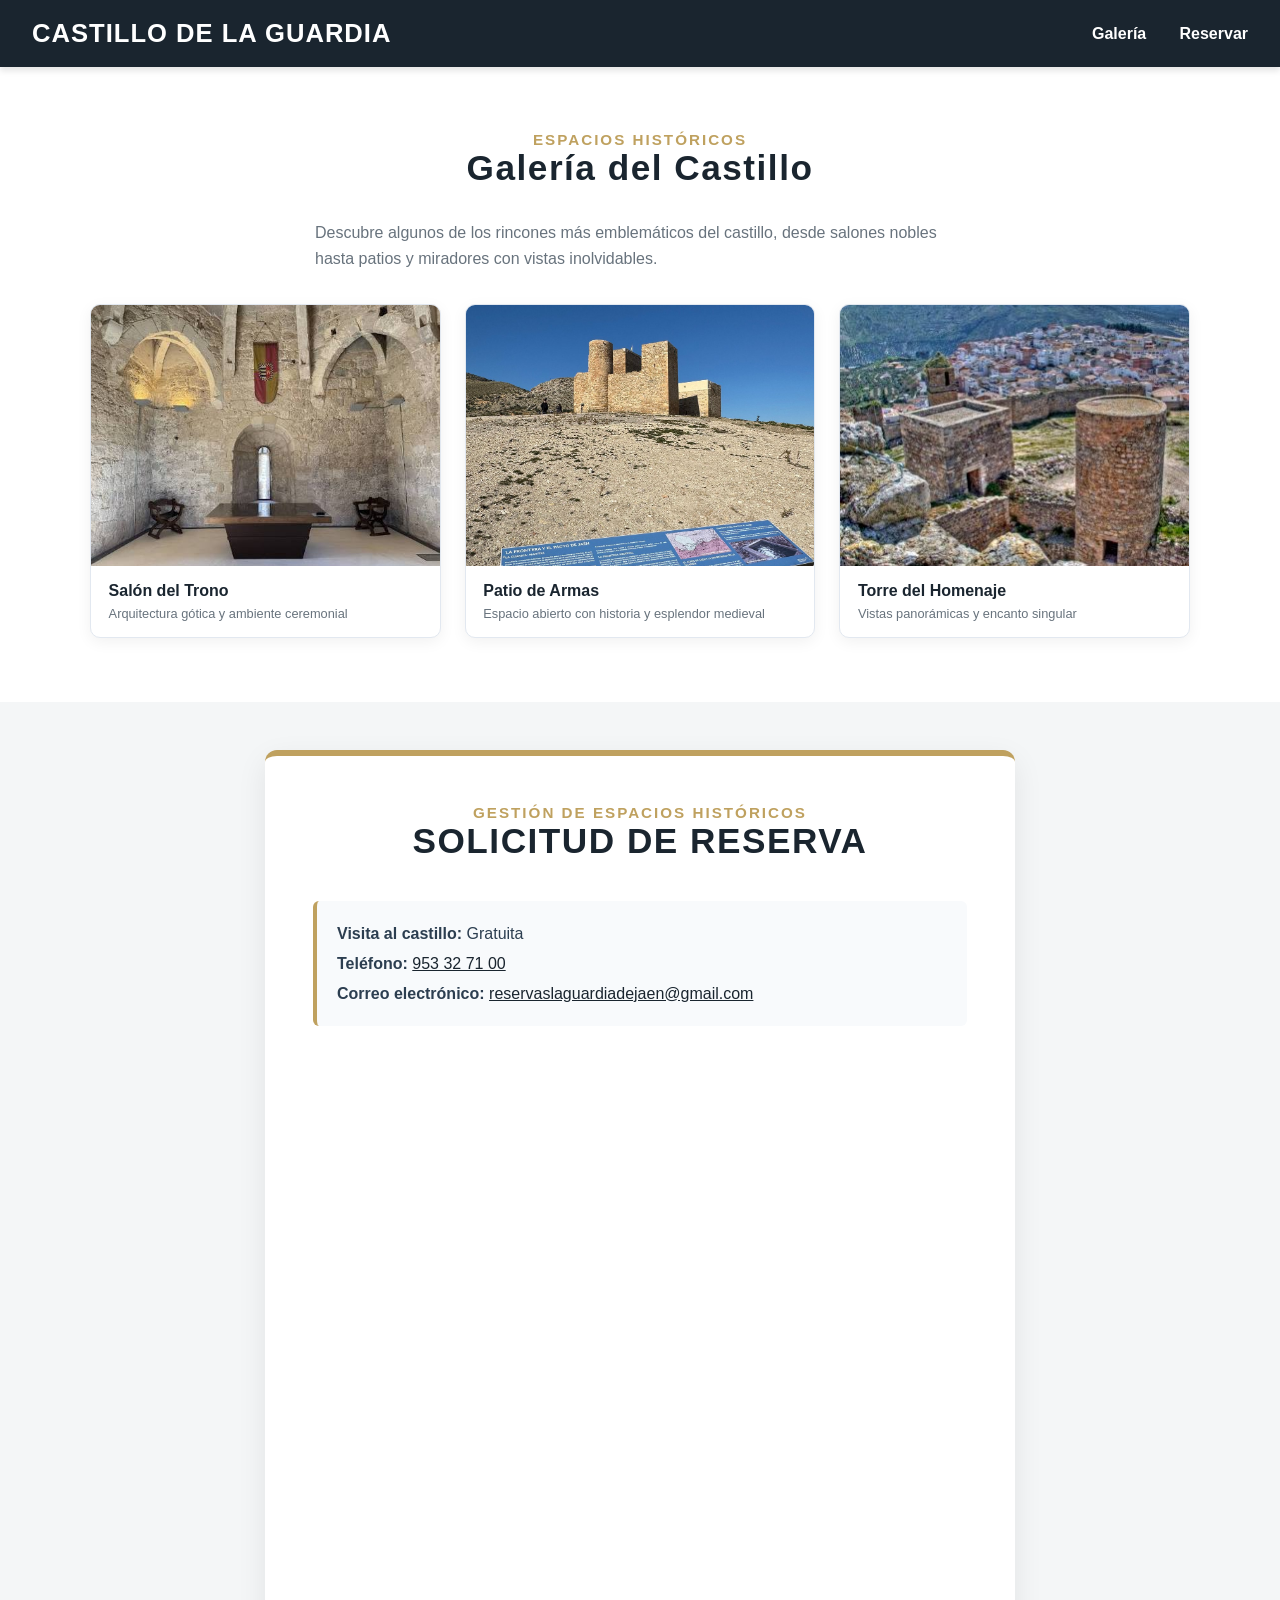
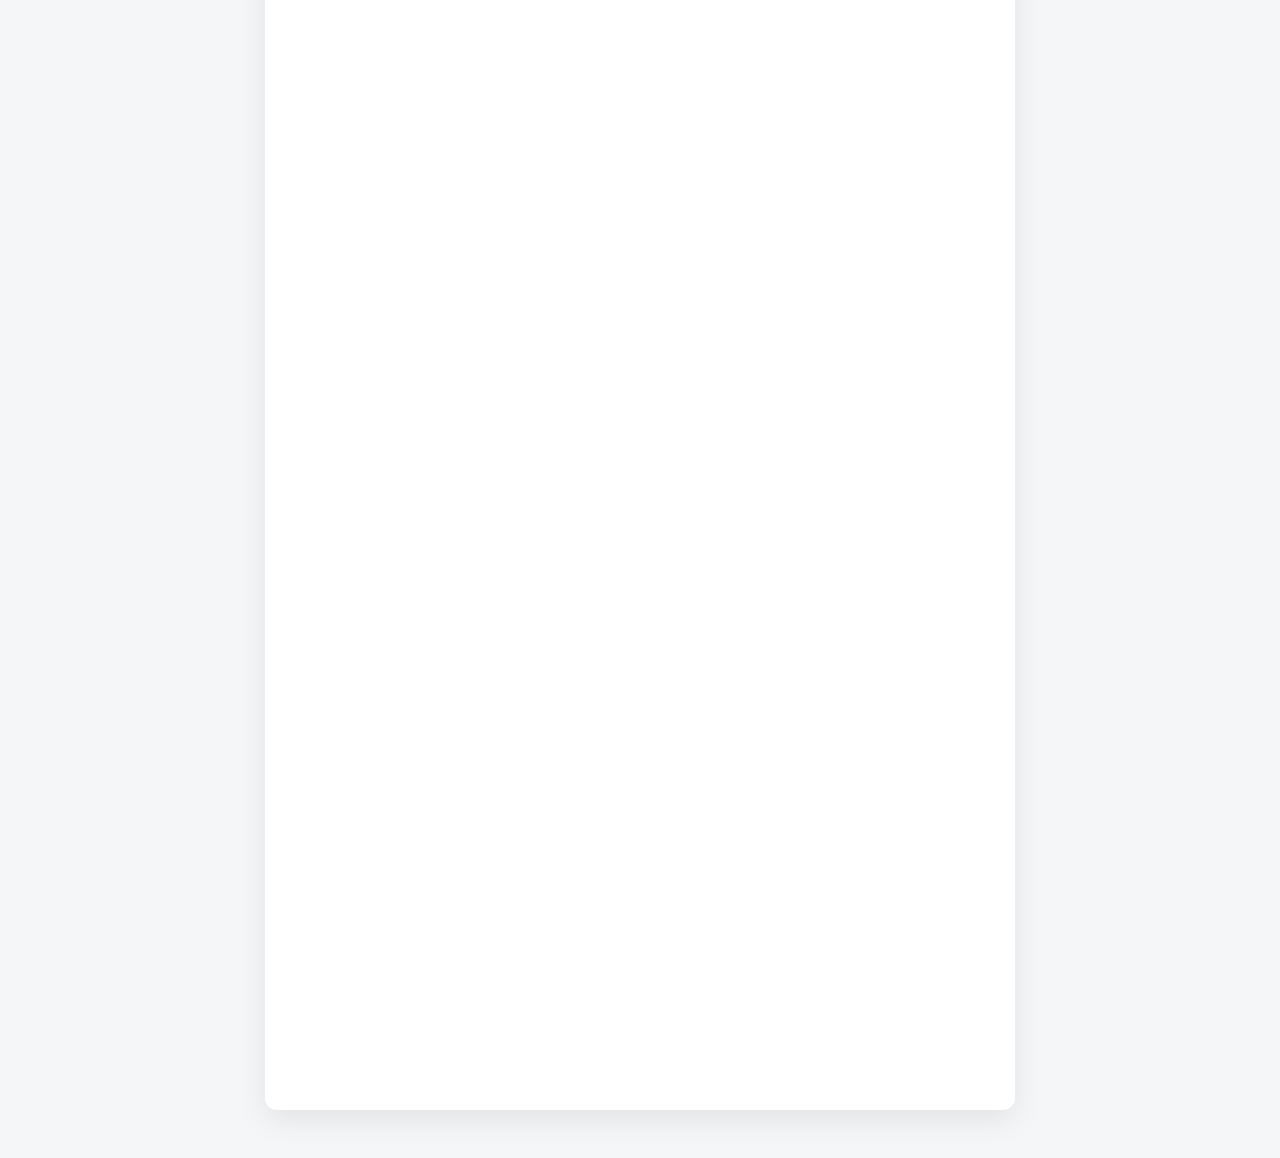
==== index.html @ b56acf0d "cambios en index y style" ====
<!DOCTYPE html>
<html lang="es">

<head>
    <meta charset="UTF-8">
    <meta name="viewport" content="width=device-width, initial-scale=1.0">
    <title>Castillo de la Guardia - Gestión de Espacios</title>
    <link rel="stylesheet" href="styles.css">

    <!-- <style>
        * {
            box-sizing: border-box;
        }

        html {
            scroll-behavior: smooth;
        }

        body {
            background-color: #f4f6f7;
            margin: 0;
            font-family: 'Segoe UI', Tahoma, Geneva, Verdana, sans-serif;
            color: #2c3e50;
        }

        header {
            background-color: #1a252f;
            color: white;
            padding: 1.2rem 2rem;
            display: flex;
            justify-content: space-between;
            align-items: center;
            box-shadow: 0 4px 6px rgba(0, 0, 0, 0.1);
            position: sticky;
            top: 0;
            z-index: 1000;
        }

        header h1 {
            margin: 0;
            font-size: 1.6rem;
            font-weight: 700;
            letter-spacing: 1px;
            color: #ffffff;
        }

        nav a {
            color: #ffffff;
            text-decoration: none;
            margin-right: 1.8rem;
            font-weight: 600;
            font-size: 1rem;
            transition: color 0.2s;
        }

        nav a:hover {
            color: #bfa15f;
        }

        nav a:last-child {
            margin-right: 0;
        }

        .seccion {
            min-height: 100vh;
            padding: 3rem 1.5rem;
            display: flex;
            align-items: center;
            justify-content: center;
        }

        .contenedor {
            max-width: 1100px;
            margin: 0 auto;
            width: 100%;
        }

        .tarjeta-principal {
            max-width: 750px;
            margin: 0 auto;
            background: #ffffff;
            padding: 3rem;
            border-radius: 12px;
            box-shadow: 0 10px 30px rgba(0, 0, 0, 0.08);
            border-top: 6px solid #bfa15f;
        }

        .titulo-seccion {
            text-align: center;
            margin-bottom: 2.5rem;
        }

        .titulo-seccion h2 {
            color: #1a252f;
            margin: 0 0 0.5rem 0;
            font-size: 2.2rem;
            font-weight: 800;
            letter-spacing: 1.5px;
        }

        .subtitulo {
            color: #bfa15f;
            font-weight: 700;
            margin: 0;
            text-transform: uppercase;
            font-size: 0.95rem;
            letter-spacing: 2px;
        }

        form {
            display: flex;
            flex-direction: column;
            gap: 1.5rem;
        }

        .grid-doble {
            display: grid;
            grid-template-columns: 1fr 1fr;
            gap: 1rem;
        }

        .campo {
            display: flex;
            flex-direction: column;
            gap: 0.5rem;
        }

        .campo label {
            font-weight: 700;
            color: #1a252f;
            font-size: 0.95rem;
        }

        .campo input,
        .campo select {
            padding: 0.8rem;
            border: 1px solid #e2e8f0;
            border-radius: 6px;
            font-size: 1rem;
            background-color: #f8fafc;
            color: #2c3e50;
            width: 100%;
        }

        .boton-principal {
            background-color: #1a252f;
            color: white;
            border: none;
            padding: 1rem;
            border-radius: 6px;
            cursor: pointer;
            font-weight: 700;
            font-size: 1.1rem;
            margin-top: 1rem;
            transition: background-color 0.2s;
            letter-spacing: 0.5px;
            width: 100%;
            text-align: center;
        }

        .boton-principal:hover {
            background-color: #bfa15f;
        }

        @media (max-width: 600px) {
            .grid-doble {
                grid-template-columns: 1fr;
            }
        }
    </style> -->
</head>

<body>
    <header>
        <h1>CASTILLO DE LA GUARDIA</h1>
        <nav aria-label="Navegación principal">
            <a href="#galeria">Galería</a>
            <a href="#reserva">Reservar</a>
        </nav>
    </header>

    <section class="galeria-seccion" id="galeria">
        <div class="contenedor">
            <div class="titulo-seccion">
                <p class="subtitulo">Espacios históricos</p>
                <h2>Galería del Castillo</h2>
            </div>
            <p class="galeria-introduccion">
                Descubre algunos de los rincones más emblemáticos del castillo, desde salones nobles hasta patios y miradores con vistas inolvidables.
            </p>
            <div class="galeria">
                <figure class="foto-castillo">
                    <img src="documentación/documentos/trono.jpg" alt="Salón del Trono" loading="lazy">
                    <figcaption>
                        Salón del Trono
                        <small>Arquitectura gótica y ambiente ceremonial</small>
                    </figcaption>
                </figure>

                <figure class="foto-castillo">
                    <img src="documentación/documentos/patio.jpg" alt="Patio de Armas" loading="lazy">
                    <figcaption>
                        Patio de Armas
                        <small>Espacio abierto con historia y esplendor medieval</small>
                    </figcaption>
                </figure>

                <figure class="foto-castillo">
                    <img src="documentación/documentos/torre.jpg" alt="Torre del Homenaje" loading="lazy">
                    <figcaption>
                        Torre del Homenaje
                        <small>Vistas panorámicas y encanto singular</small>
                    </figcaption>
                </figure>
            </div>
        </div>
    </section>

    <main class="seccion" id="reserva">
        <div class="contenedor">
            <div class="tarjeta-principal">
                <div class="titulo-seccion">
                    <p class="subtitulo">Gestión de Espacios Históricos</p>
                    <h2>SOLICITUD DE RESERVA</h2>
                </div>
                <div class="informacion-visita" aria-label="Información de visita y contacto">
                    <p><strong>Visita al castillo:</strong> Gratuita</p>
                    <p><strong>Teléfono:</strong> <a href="tel:+34953327100">953 32 71 00</a></p>
                    <p><strong>Correo electrónico:</strong> <a href="mailto:reservaslaguardiadejaen@gmail.com">reservaslaguardiadejaen@gmail.com</a></p>
                </div>
                <iframe
                    src="https://docs.google.com/forms/d/e/1FAIpQLScrTi0ko1Dv-txa19lgSqE2Q246qPQ-njrxVTjhGB3G7_3R0Q/viewform?embedded=true"
                    width="640" height="1612" frameborder="0" marginheight="0" marginwidth="0">Cargando…</iframe>

                    <!-- 
                    <form action="procesar.php" method="POST">
                        <div class="grid-doble">
                            <div class="campo">
                                <label for="nombre_usuario">Nombre:</label>
                                <input type="text" id="nombre_usuario" name="nombre_usuario" placeholder="Ej. Elena" required>
                            </div>
                            <div class="campo">
                                <label for="apellidos_usuario">Apellidos:</label>
                                <input type="text" id="apellidos_usuario" name="apellidos_usuario" placeholder="Ej. Ibáñez Pérez" required>
                            </div>
                        </div>

                        <div class="grid-doble">
                            <div class="campo">
                                <label for="email_usuario">Correo Electrónico:</label>
                                <input type="email" id="email_usuario" name="email_usuario" placeholder="ejemplo@correo.com" required>
                            </div>
                            <div class="campo">
                                <label for="telefono_usuario">Teléfono:</label>
                                <input type="tel" id="telefono_usuario" name="telefono_usuario" placeholder="600123456" required>
                            </div>
                        </div>

                        <div class="grid-doble">
                            <div class="campo">
                                <label for="fecha">Fecha del Evento:</label>
                                <input type="date" id="fecha" name="fecha" required>
                            </div>
                            <div class="campo">
                                <label for="id_recurso">Tipo de Celebración:</label>
                                <select id="id_recurso" name="id_recurso" required>
                                    <option value="1">Sesión Fotográfica</option>
                                    <option value="2">Boda / Matrimonio</option>
                                    <option value="3">Evento Corporativo</option>
                                </select>
                            </div>
                        </div>

                        <button type="submit" class="boton-principal">Confirmar Reserva →</button>
                    </form> -->
                </div>
            </div>
        </section>
    </main>
</body>

</html>
---- styles.css ----
/* SINTAXIS CSS: Configuración de la tipografía y los estilos globales del cuerpo */
body {
    background-color: #f4f6f7;
    margin: 0;
    font-family: 'Segoe UI', Tahoma, Geneva, Verdana, sans-serif;
    color: #2c3e50;
}

/* Estilos para el contenedor de la cabecera principal superior */
header {
    background-color: #1a252f;
    color: white;
    padding: 1.2rem 2rem;
    display: flex;
    justify-content: space-between;
    align-items: center;
    box-shadow: 0 4px 6px rgba(0,0,0,0.1);
}

/* Regla visual para el título principal del logotipo */
header h1 {
    margin: 0;
    font-size: 1.6rem;
    font-weight: 700;
    letter-spacing: 1px;
    color: #ffffff;
}

/* Estilos estructurales para los enlaces de la barra de navegación */
nav a {
    color: #ffffff;
    text-decoration: none;
    margin-right: 1.8rem;
    font-weight: 600;
    font-size: 1rem;
    transition: color 0.2s;
}

/* Efecto visual al pasar el ratón por encima de las opciones del menú */
nav a:hover {
    color: #bfa15f;
}

/* Estilos de la tarjeta blanca centralizada (usada en formularios y bloques de contenido) */
.main-content, .main-listado, .main-detail {
    max-width: 600px;
    margin: 3rem auto;
    background: #ffffff;
    padding: 3rem;
    border-radius: 12px;
    box-shadow: 0 10px 30px rgba(0,0,0,0.08);
    border-top: 6px solid #bfa15f; /* Detalle del borde dorado superior corporativo */
}

/* Diseño de títulos y subtítulos de secciones interiores */
.form-title {
    text-align: center;
    color: #1a252f;
    margin: 0 0 0.5rem 0;
    font-size: 2.2rem;
    font-weight: 800;
    letter-spacing: 1.5px;
}

.form-subtitle {
    text-align: center;
    color: #bfa15f;
    font-weight: 700;
    margin: 0 0 2.5rem 0;
    text-transform: uppercase;
    font-size: 0.95rem;
    letter-spacing: 2px;
}

/* Estilos para las tarjetas de catálogo (listas de recursos) */
.tarjeta {
    background: #ffffff;
    border-radius: 10px;
    border: 1px solid #e2e8f0;
    overflow: hidden;
    box-shadow: 0 4px 15px rgba(0,0,0,0.04);
}

/* Formateo de los textos interiores de cada tarjeta */
.tarjeta h3 {
    color: #1a252f;
    margin: 0 0 0.8rem 0;
    font-size: 1.5rem;
    font-weight: 700;
}

/* Estilos para los botones principales de interacción */
button {
    background-color: #1a252f;
    color: white;
    border: none;
    padding: 1rem;
    border-radius: 6px;
    cursor: pointer;
    font-weight: 700;
    font-size: 1.1rem;
    width: 100%;
    transition: background-color 0.2s;
    letter-spacing: 0.5px;
}

/* Efecto hover para oscurecer el botón al interactuar */
button:hover {
    background-color: #2c3e50;
}

/* Estilos obligatorios para el pie de página general */
footer {
    text-align: center;
    padding: 2rem;
    color: #95a5a6;
    font-size: 0.85rem;
    background-color: #ffffff;
    border-top: 1px solid #e2e8f0;
    margin-top: 4rem;
}


/* =========================================================
   RESPONSIVE - MÓVIL
========================================================= */

@media (max-width: 767px) {

    .navbar {
        flex-direction: column;
    }

    .nav-links {
        flex-direction: column;
        gap: 0.75rem;
    }

    header h1 {
        font-size: 1.8rem;
    }

    header h2 {
        font-size: 1rem;
    }

    #seccion-reserva,
    #mensaje-confirmacion {
        padding: 1.25rem;
    }

}
        * {
            box-sizing: border-box;
        }

        html {
            scroll-behavior: smooth;
        }

        body {
            background-color: #f4f6f7;
            margin: 0;
            font-family: 'Segoe UI', Tahoma, Geneva, Verdana, sans-serif;
            color: #2c3e50;
        }

        header {
            background-color: #1a252f;
            color: white;
            padding: 1.2rem 2rem;
            display: flex;
            justify-content: space-between;
            align-items: center;
            box-shadow: 0 4px 6px rgba(0, 0, 0, 0.1);
            position: sticky;
            top: 0;
            z-index: 1000;
        }

        header h1 {
            margin: 0;
            font-size: 1.6rem;
            font-weight: 700;
            letter-spacing: 1px;
            color: #ffffff;
        }

        nav a {
            color: #ffffff;
            text-decoration: none;
            margin-right: 1.8rem;
            font-weight: 600;
            font-size: 1rem;
            transition: color 0.2s;
        }

        nav a:hover {
            color: #bfa15f;
        }

        nav a:last-child {
            margin-right: 0;
        }

        .seccion {
            min-height: 100vh;
            padding: 3rem 1.5rem;
            display: flex;
            align-items: center;
            justify-content: center;
        }

        .contenedor {
            max-width: 1100px;
            margin: 0 auto;
            width: 100%;
        }

        .tarjeta-principal {
            max-width: 750px;
            margin: 0 auto;
            background: #ffffff;
            padding: 3rem;
            border-radius: 12px;
            box-shadow: 0 10px 30px rgba(0, 0, 0, 0.08);
            border-top: 6px solid #bfa15f;
        }

        .titulo-seccion {
            text-align: center;
            margin-bottom: 2.5rem;
        }

        .titulo-seccion h2 {
            color: #1a252f;
            margin: 0 0 0.5rem 0;
            font-size: 2.2rem;
            font-weight: 800;
            letter-spacing: 1.5px;
        }

        .subtitulo {
            color: #bfa15f;
            font-weight: 700;
            margin: 0;
            text-transform: uppercase;
            font-size: 0.95rem;
            letter-spacing: 2px;
        }

        /* FORMULARIO */

        form {
            display: flex;
            flex-direction: column;
            gap: 1.5rem;
        }

        .grid-doble {
            display: grid;
            grid-template-columns: 1fr 1fr;
            gap: 1rem;
        }

        .campo {
            display: flex;
            flex-direction: column;
            gap: 0.5rem;
        }

        .campo label {
            font-weight: 700;
            color: #1a252f;
            font-size: 0.95rem;
        }

        .campo input,
        .campo select {
            padding: 0.8rem;
            border: 1px solid #e2e8f0;
            border-radius: 6px;
            font-size: 1rem;
            background-color: #f8fafc;
            color: #2c3e50;
            width: 100%;
        }

        .boton-principal {
            background-color: #1a252f;
            color: white;
            border: none;
            padding: 1rem;
            border-radius: 6px;
            cursor: pointer;
            font-weight: 700;
            font-size: 1.1rem;
            margin-top: 1rem;
            transition: background-color 0.2s;
            letter-spacing: 0.5px;
        }

        .boton-principal:hover {
            background-color: #bfa15f;
        }

        iframe {
            display: block;
            width: 100%;
            max-width: 100%;
            border: 0;
        }

        /* CATÁLOGO */

        .listado-grid {
            list-style: none;
            padding: 0;
            margin: 0;
            display: grid;
            grid-template-columns: repeat(2, 1fr);
            gap: 2rem;
        }

        .tarjeta {
            background: #ffffff;
            border-radius: 10px;
            border: 1px solid #e2e8f0;
            overflow: hidden;
            box-shadow: 0 4px 15px rgba(0, 0, 0, 0.04);
            transition: transform 0.2s, box-shadow 0.2s;
            height: 100%;
        }

        .tarjeta:hover {
            transform: translateY(-5px);
            box-shadow: 0 10px 25px rgba(0, 0, 0, 0.1);
        }

        .tarjeta-icono {
            font-size: 3rem;
            text-align: center;
            padding: 2rem 1rem 0.5rem;
        }

        .tarjeta-contenido {
            padding: 1.8rem;
        }

        .tarjeta h3 {
            color: #1a252f;
            margin: 0 0 0.8rem 0;
            font-size: 1.5rem;
            font-weight: 700;
        }

        .tarjeta p {
            color: #7f8c8d;
            font-size: 0.95rem;
            margin: 0 0 1.2rem 0;
            line-height: 1.5;
        }

        .informacion {
            display: flex;
            gap: 1rem;
            flex-wrap: wrap;
            margin-bottom: 1.5rem;
            font-size: 0.9rem;
            color: #34495e;
            background: #f8fafc;
            padding: 0.8rem;
            border-radius: 6px;
        }

        .boton {
            display: block;
            width: 100%;
            background-color: #1a252f;
            color: white;
            border: none;
            padding: 0.9rem;
            border-radius: 6px;
            cursor: pointer;
            font-weight: 700;
            font-size: 1rem;
            text-align: center;
            text-decoration: none;
            transition: background-color 0.2s;
        }

        .boton:hover {
            background-color: #bfa15f;
        }

        /* DETALLE */

        .tabla-contenedor {
            overflow: hidden;
            border-radius: 8px;
            border: 1px solid #e2e8f0;
            box-shadow: 0 4px 12px rgba(0, 0, 0, 0.02);
            margin-bottom: 2.5rem;
        }

        table {
            width: 100%;
            border-collapse: collapse;
            background: #ffffff;
            font-size: 1rem;
        }

        thead {
            background-color: #1a252f;
            color: white;
        }

        th {
            padding: 1.2rem;
            text-align: left;
            font-weight: 600;
            letter-spacing: 0.5px;
        }

        td {
            padding: 1.2rem;
            line-height: 1.6;
            border-bottom: 1px solid #e2e8f0;
        }

        td:first-child {
            font-weight: 700;
            color: #1a252f;
            background: #fdfdfd;
            border-right: 1px solid #e2e8f0;
            width: 35%;
        }

        .volver {
            display: block;
            text-align: center;
            background-color: #bfa15f;
            color: white;
            text-decoration: none;
            padding: 1rem;
            border-radius: 6px;
            font-weight: 700;
            font-size: 1rem;
            transition: background-color 0.2s;
            box-shadow: 0 4px 10px rgba(191, 161, 95, 0.2);
        }

        .volver:hover {
            background-color: #1a252f;
        }

        @media (max-width: 600px) {
            .grid-doble {
                grid-template-columns: 1fr;
            }

            .tarjeta-principal {
                padding: 1.5rem;
            }

            header {
                align-items: flex-start;
                flex-direction: column;
                gap: 1rem;
                padding: 1rem 1.25rem;
            }

            nav {
                display: flex;
                flex-wrap: wrap;
                gap: 0.75rem 1rem;
            }

            nav a {
                margin-right: 0;
            }
        }

        .galeria-seccion {
            padding: 4rem 1.5rem;
            background-color: #ffffff;
        }

        .galeria-seccion .titulo-seccion {
            margin-bottom: 2rem;
        }

        .galeria-seccion .titulo-seccion h2 {
            color: #1a252f;
            margin: 0 0 0.5rem;
            font-size: 2.2rem;
        }

        .informacion-visita {
            margin-bottom: 1.5rem;
            padding: 1rem 1.25rem;
            border-left: 4px solid #bfa15f;
            border-radius: 6px;
            background-color: #f8fafc;
            line-height: 1.6;
        }

        .informacion-visita p {
            margin: 0.25rem 0;
        }

        .informacion-visita a {
            color: #1a252f;
            overflow-wrap: anywhere;
        }

        .galeria-introduccion {
            max-width: 650px;
            margin: 1rem auto 2rem;
            color: #68737d;
            line-height: 1.6;
        }

        .galeria {
            display: grid;
            grid-template-columns: repeat(3, minmax(0, 1fr));
            gap: 1.5rem;
        }

        .foto-castillo {
            margin: 0;
            overflow: hidden;
            background: #ffffff;
            border: 1px solid #e2e8f0;
            border-radius: 10px;
            box-shadow: 0 4px 15px rgba(0, 0, 0, 0.06);
        }

        .foto-castillo img {
            display: block;
            width: 100%;
            aspect-ratio: 4 / 3;
            height: auto;
            object-fit: cover;
        }

        .foto-castillo figcaption {
            display: flex;
            flex-direction: column;
            gap: 0.4rem;
            padding: 1rem 1.1rem;
            color: #1a252f;
            font-weight: 700;
        }

        .foto-castillo figcaption small {
            color: #68737d;
            font-size: 0.8rem;
            font-weight: 400;
        }

        .foto-castillo figcaption a {
            color: #66501b;
            text-decoration: underline;
            text-underline-offset: 2px;
        }

        @media (max-width: 900px) {
            .galeria {
                grid-template-columns: repeat(2, minmax(0, 1fr));
            }
        }

        @media (max-width: 767px) {
            .galeria-seccion {
                padding: 3rem 1.25rem;
            }

            .galeria {
                grid-template-columns: 1fr;
                gap: 1rem;
            }
        }

        *,
        *::before,
        *::after {
            box-sizing: border-box;
        }

        img,
        iframe {
            max-width: 100%;
        }

        @media (max-width: 767px) {
            header {
                align-items: flex-start;
                flex-direction: column;
                gap: 0.75rem;
                padding: 1rem 1.25rem;
            }

            header h1 {
                font-size: clamp(1.15rem, 5vw, 1.5rem);
                letter-spacing: 0.04em;
                line-height: 1.25;
            }

            nav {
                display: flex;
                flex-wrap: wrap;
                gap: 0.25rem 0.75rem;
                width: 100%;
            }

            nav a {
                margin: 0;
                min-height: 44px;
                padding: 0.55rem 0.25rem;
            }

            .seccion {
                padding: 2rem 1rem;
            }

            .main-content,
            .main-listado,
            .main-detail {
                margin: 1.5rem 1rem;
                padding: 1.5rem;
            }

            .tarjeta-principal {
                padding: 1.5rem;
            }

            .titulo-seccion h2 {
                font-size: clamp(1.5rem, 6vw, 2rem);
                letter-spacing: 0.04em;
            }

            .subtitulo {
                font-size: 0.85rem;
                letter-spacing: 0.08em;
            }

            .listado-grid {
                grid-template-columns: minmax(0, 1fr);
                gap: 1.25rem;
            }

            .listado-grid > li {
                min-width: 0;
            }

            .tarjeta > img {
                display: block;
                width: 100%;
                aspect-ratio: 16 / 9;
                object-fit: cover;
            }

            .tarjeta-contenido {
                padding: 1.25rem;
            }

            .informacion {
                flex-direction: column;
                gap: 0.5rem;
            }

            .galeria-seccion {
                padding: 2.5rem 1rem;
            }

            footer {
                padding: 1.5rem 1rem;
            }
        }

        @media (max-width: 400px) {
            .tarjeta-principal {
                padding: 1.1rem;
            }

            .form-title {
                font-size: 1.7rem;
                letter-spacing: 0.04em;
            }

            .form-subtitle {
                letter-spacing: 0.08em;
            }
        }
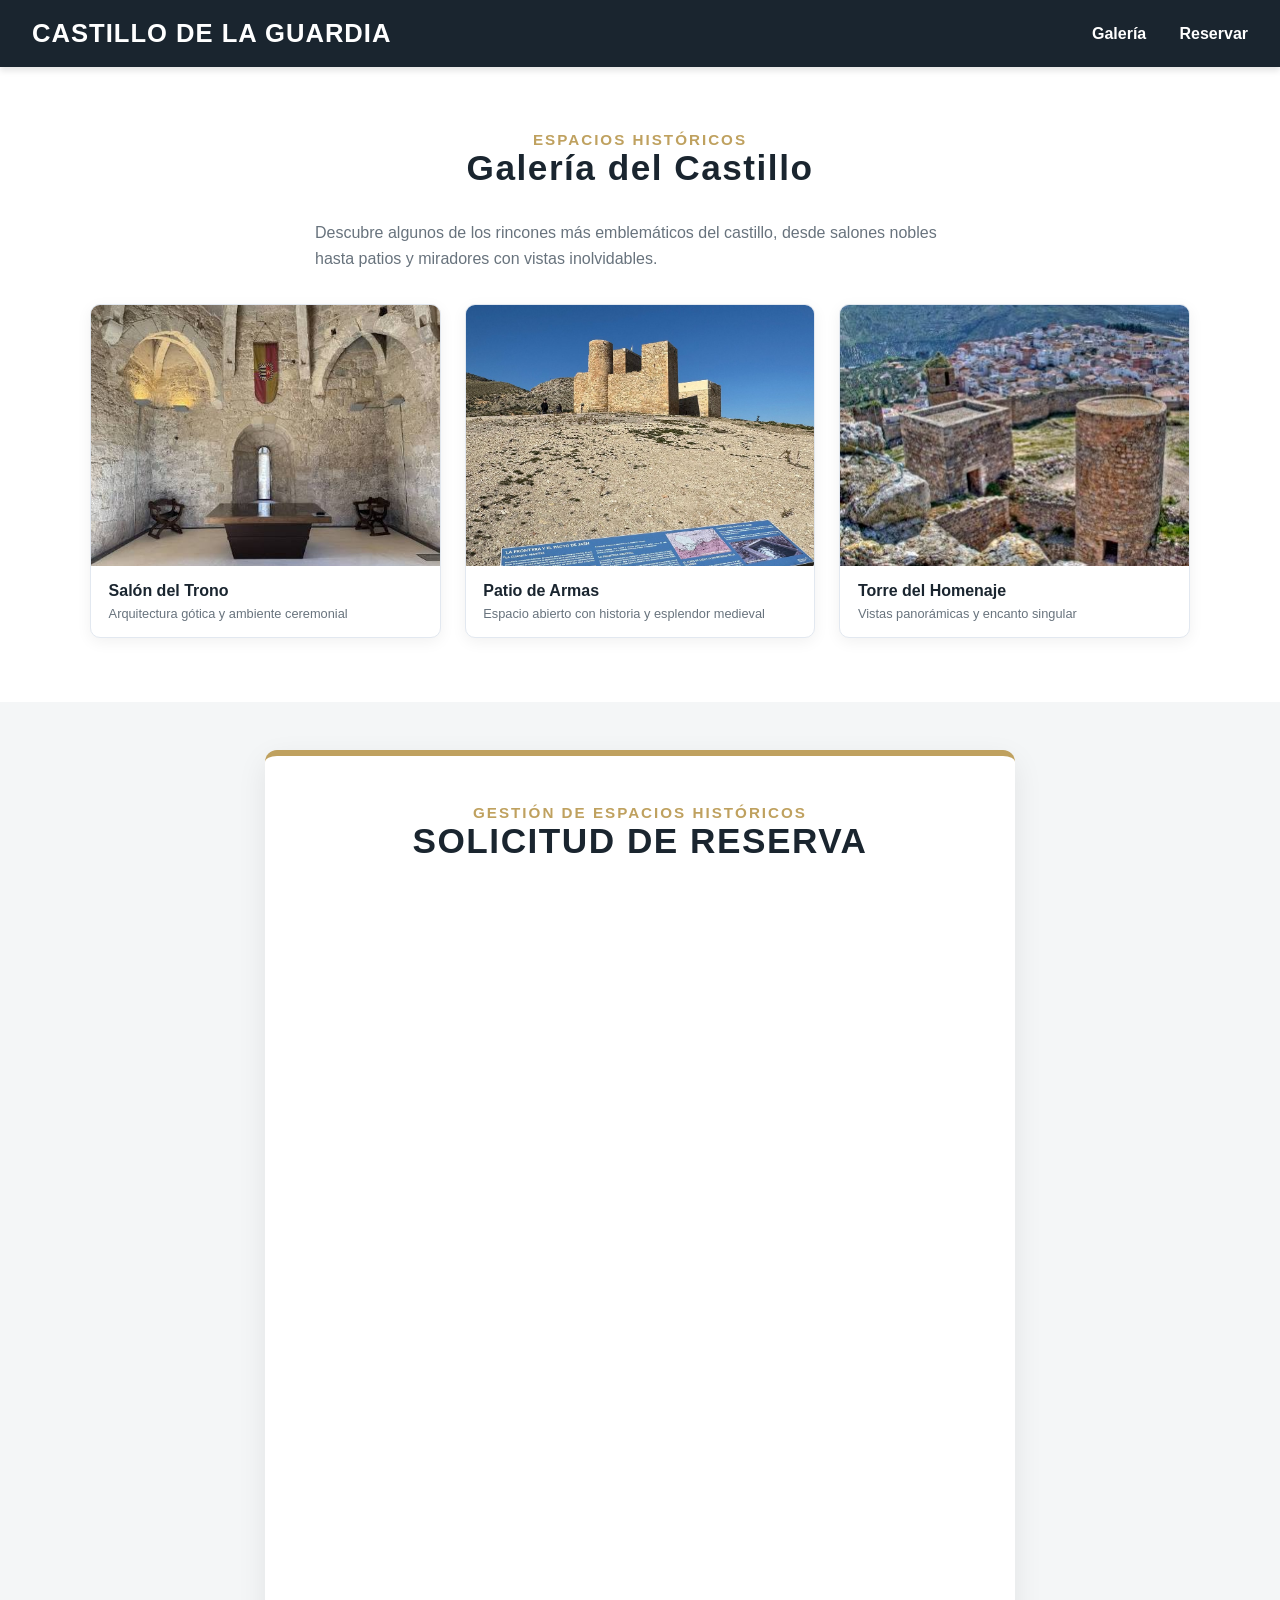
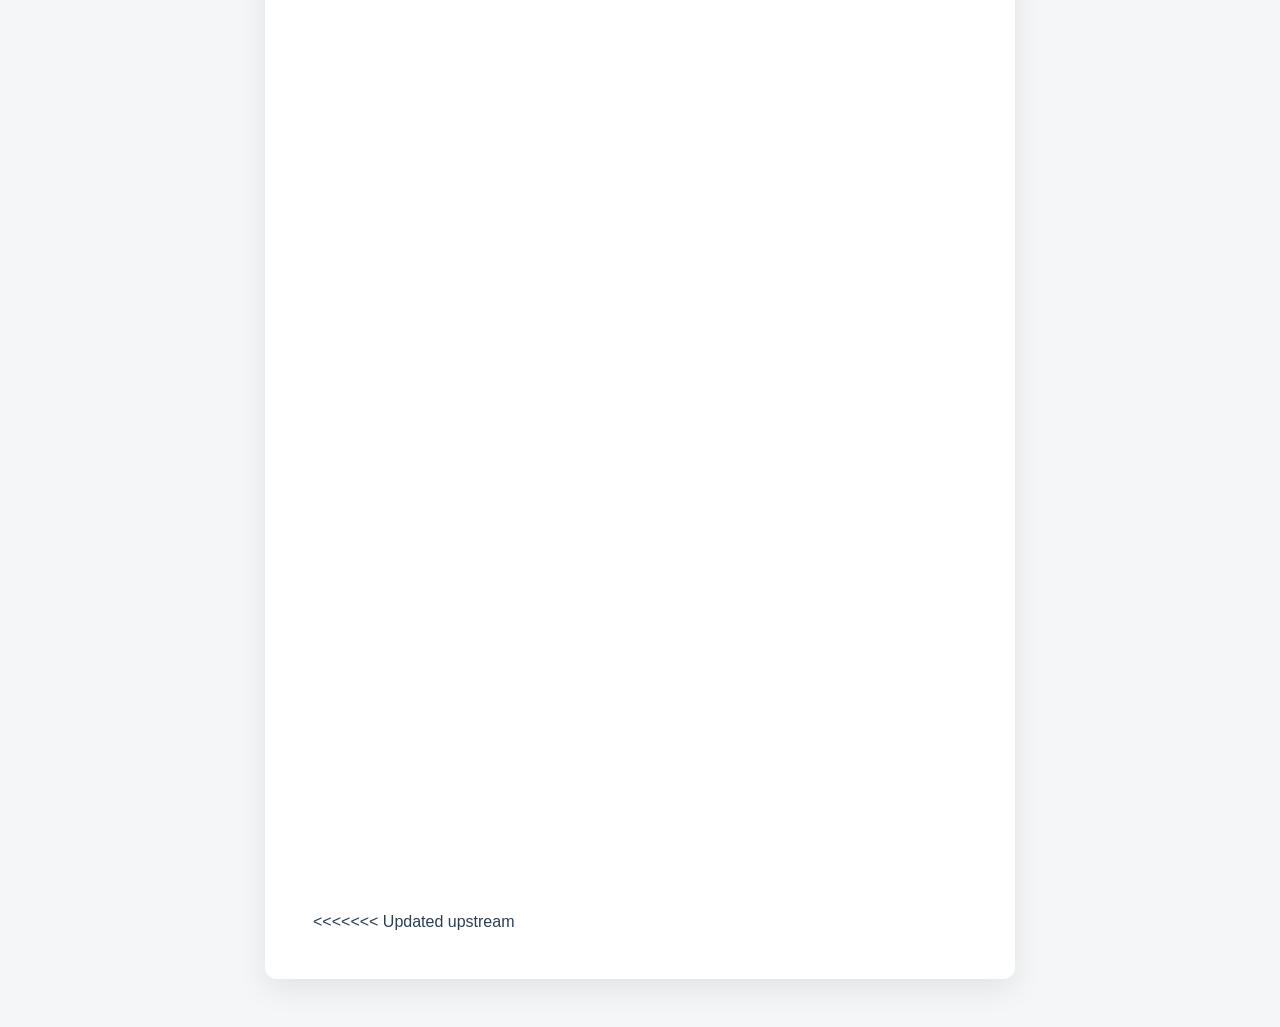
==== commit d7ed753d: "cambiio formulario" ====
--- a/index.html
+++ b/index.html
@@ -223,15 +223,11 @@
                     <p class="subtitulo">Gestión de Espacios Históricos</p>
                     <h2>SOLICITUD DE RESERVA</h2>
                 </div>
-                <div class="informacion-visita" aria-label="Información de visita y contacto">
-                    <p><strong>Visita al castillo:</strong> Gratuita</p>
-                    <p><strong>Teléfono:</strong> <a href="tel:+34953327100">953 32 71 00</a></p>
-                    <p><strong>Correo electrónico:</strong> <a href="mailto:reservaslaguardiadejaen@gmail.com">reservaslaguardiadejaen@gmail.com</a></p>
-                </div>
                 <iframe
                     src="https://docs.google.com/forms/d/e/1FAIpQLScrTi0ko1Dv-txa19lgSqE2Q246qPQ-njrxVTjhGB3G7_3R0Q/viewform?embedded=true"
                     width="640" height="1612" frameborder="0" marginheight="0" marginwidth="0">Cargando…</iframe>
 
+<<<<<<< Updated upstream
                     <!-- 
                     <form action="procesar.php" method="POST">
                         <div class="grid-doble">
@@ -243,6 +239,23 @@
                                 <label for="apellidos_usuario">Apellidos:</label>
                                 <input type="text" id="apellidos_usuario" name="apellidos_usuario" placeholder="Ej. Ibáñez Pérez" required>
                             </div>
+=======
+                <section class="galeria-contacto" style="margin-top: 2rem; padding-top: 1.5rem; border-top: 2px solid #e5d7a2;">
+                    <h3 style="margin: 0 0 1rem; text-align: center; color: #1a252f; font-size: 1.8rem;">Galería</h3>
+                    <div style="background: #f8f6f0; border: 1px solid #e5d7a2; border-radius: 10px; padding: 1.5rem; line-height: 1.8; color: #2c3e50;">
+                        <p style="margin: 0;"><strong>Teléfono:</strong> 953 327 100</p>
+                        <p style="margin: 0;"><strong>Correo:</strong> reservaslaguardiadejaen@gmail.com</p>
+                        <p style="margin: 0;"><strong>Visitas:</strong> Las visitas al castillo son gratuitas.</p>
+                    </div>
+                </section>
+
+                <!-- 
+                <form action="procesar.php" method="POST">
+                    <div class="grid-doble">
+                        <div class="campo">
+                            <label for="nombre_usuario">Nombre:</label>
+                            <input type="text" id="nombre_usuario" name="nombre_usuario" placeholder="Ej. Elena" required>
+>>>>>>> Stashed changes
                         </div>
 
                         <div class="grid-doble">
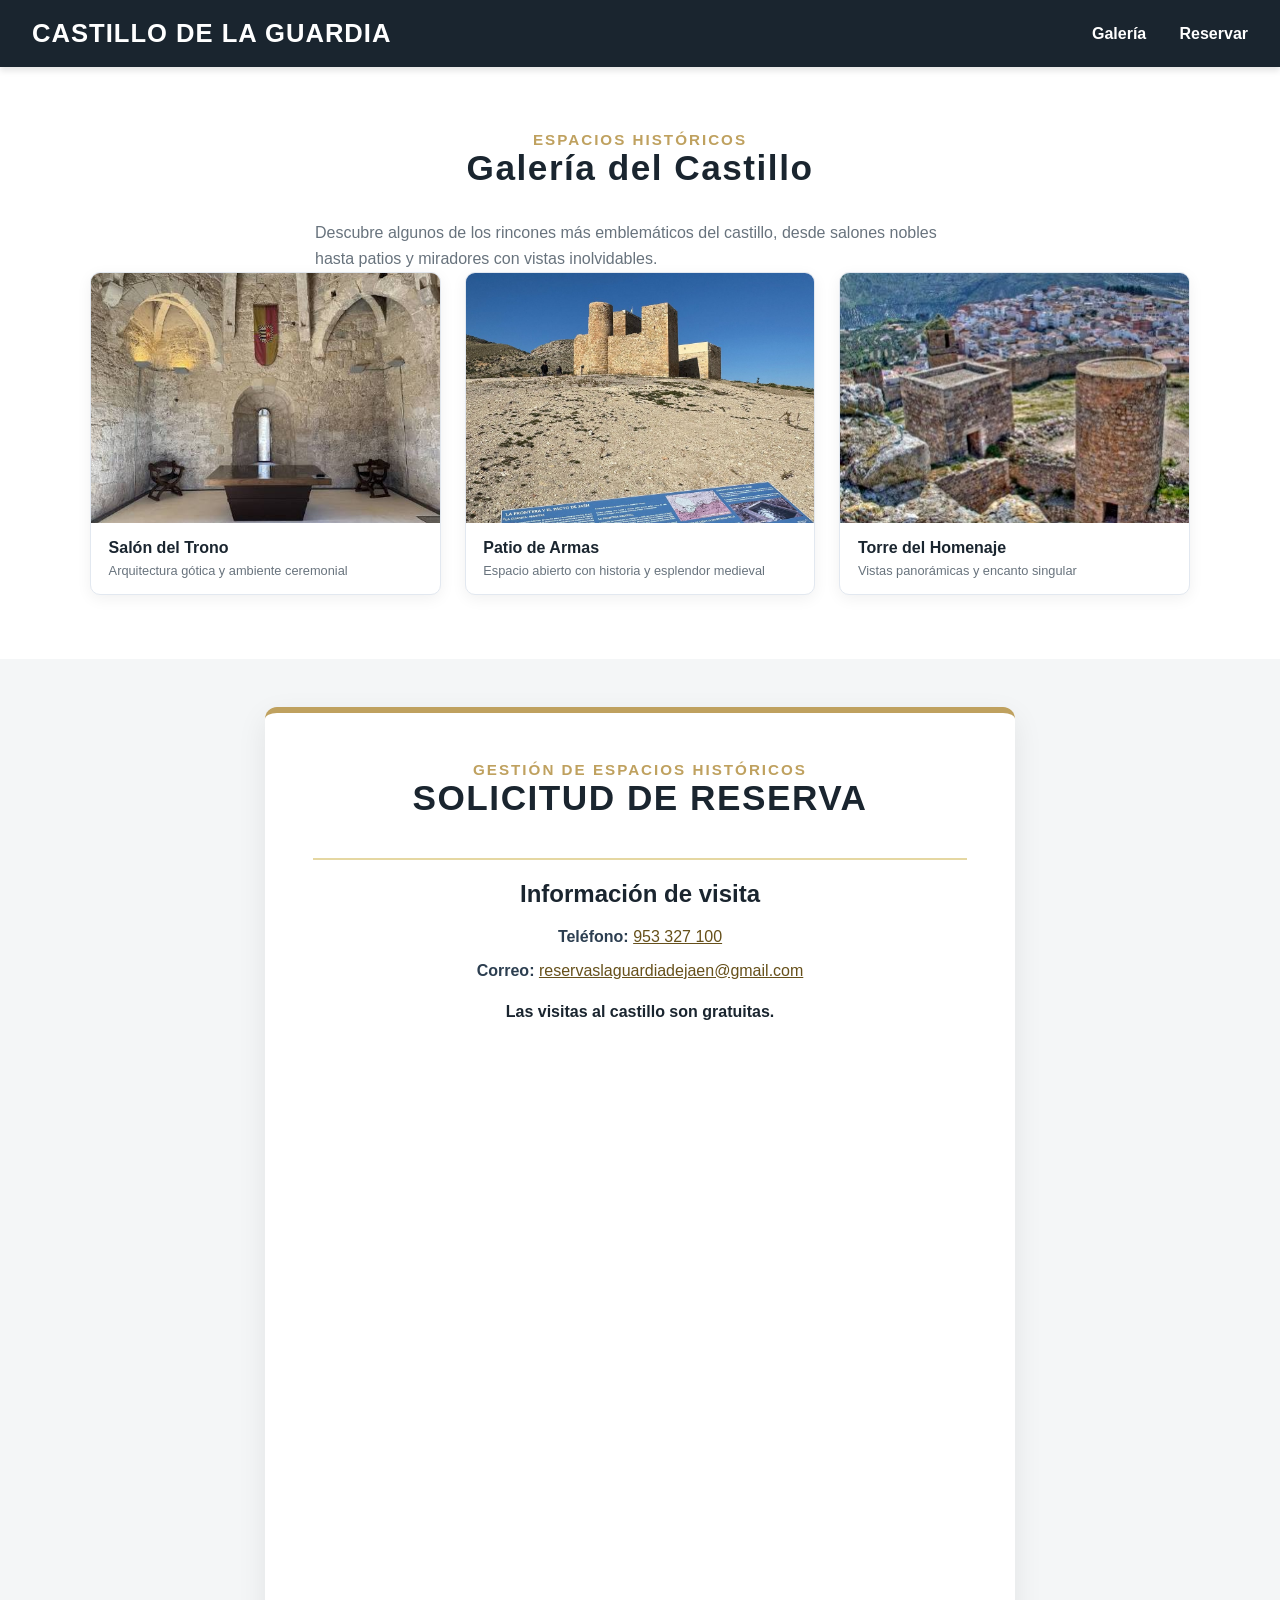
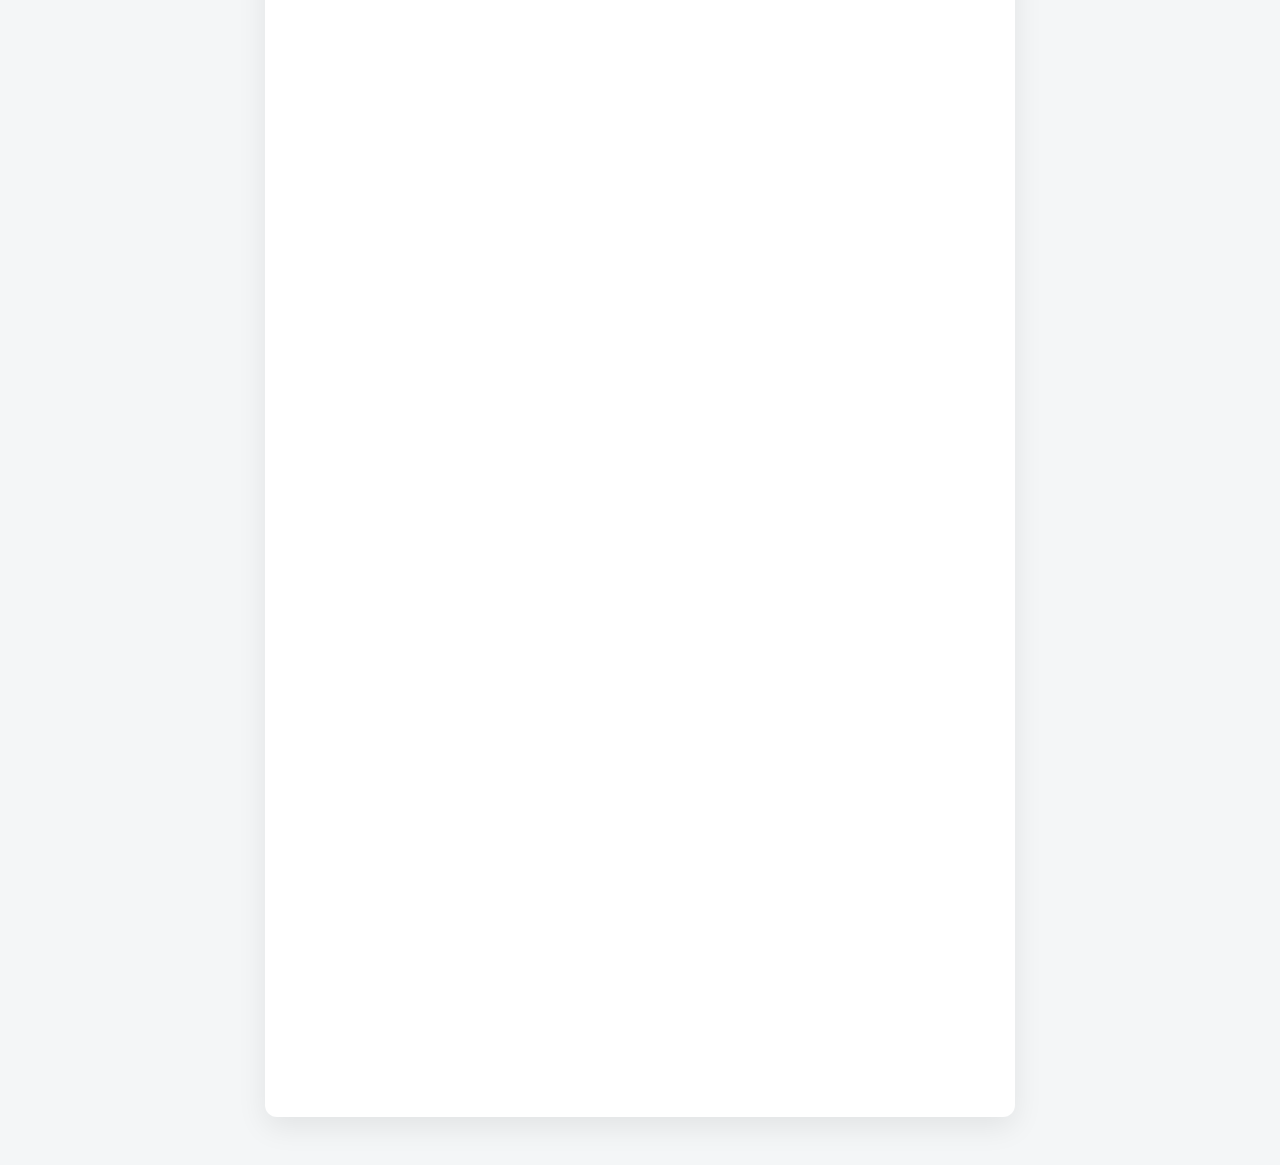
==== commit a0e86280: "cambiio formulario" ====
--- a/index.html
+++ b/index.html
@@ -223,70 +223,15 @@
                     <p class="subtitulo">Gestión de Espacios Históricos</p>
                     <h2>SOLICITUD DE RESERVA</h2>
                 </div>
+                <section class="reserva-contacto" aria-labelledby="informacion-visita">
+                    <h3 id="informacion-visita">Información de visita</h3>
+                    <p><strong>Teléfono:</strong> <a href="tel:953327100">953 327 100</a></p>
+                    <p><strong>Correo:</strong> <a href="mailto:reservaslaguardiadejaen@gmail.com">reservaslaguardiadejaen@gmail.com</a></p>
+                    <p class="visita-gratuita">Las visitas al castillo son gratuitas.</p>
+                </section>
                 <iframe
                     src="https://docs.google.com/forms/d/e/1FAIpQLScrTi0ko1Dv-txa19lgSqE2Q246qPQ-njrxVTjhGB3G7_3R0Q/viewform?embedded=true"
                     width="640" height="1612" frameborder="0" marginheight="0" marginwidth="0">Cargando…</iframe>
-
-<<<<<<< Updated upstream
-                    <!-- 
-                    <form action="procesar.php" method="POST">
-                        <div class="grid-doble">
-                            <div class="campo">
-                                <label for="nombre_usuario">Nombre:</label>
-                                <input type="text" id="nombre_usuario" name="nombre_usuario" placeholder="Ej. Elena" required>
-                            </div>
-                            <div class="campo">
-                                <label for="apellidos_usuario">Apellidos:</label>
-                                <input type="text" id="apellidos_usuario" name="apellidos_usuario" placeholder="Ej. Ibáñez Pérez" required>
-                            </div>
-=======
-                <section class="galeria-contacto" style="margin-top: 2rem; padding-top: 1.5rem; border-top: 2px solid #e5d7a2;">
-                    <h3 style="margin: 0 0 1rem; text-align: center; color: #1a252f; font-size: 1.8rem;">Galería</h3>
-                    <div style="background: #f8f6f0; border: 1px solid #e5d7a2; border-radius: 10px; padding: 1.5rem; line-height: 1.8; color: #2c3e50;">
-                        <p style="margin: 0;"><strong>Teléfono:</strong> 953 327 100</p>
-                        <p style="margin: 0;"><strong>Correo:</strong> reservaslaguardiadejaen@gmail.com</p>
-                        <p style="margin: 0;"><strong>Visitas:</strong> Las visitas al castillo son gratuitas.</p>
-                    </div>
-                </section>
-
-                <!-- 
-                <form action="procesar.php" method="POST">
-                    <div class="grid-doble">
-                        <div class="campo">
-                            <label for="nombre_usuario">Nombre:</label>
-                            <input type="text" id="nombre_usuario" name="nombre_usuario" placeholder="Ej. Elena" required>
->>>>>>> Stashed changes
-                        </div>
-
-                        <div class="grid-doble">
-                            <div class="campo">
-                                <label for="email_usuario">Correo Electrónico:</label>
-                                <input type="email" id="email_usuario" name="email_usuario" placeholder="ejemplo@correo.com" required>
-                            </div>
-                            <div class="campo">
-                                <label for="telefono_usuario">Teléfono:</label>
-                                <input type="tel" id="telefono_usuario" name="telefono_usuario" placeholder="600123456" required>
-                            </div>
-                        </div>
-
-                        <div class="grid-doble">
-                            <div class="campo">
-                                <label for="fecha">Fecha del Evento:</label>
-                                <input type="date" id="fecha" name="fecha" required>
-                            </div>
-                            <div class="campo">
-                                <label for="id_recurso">Tipo de Celebración:</label>
-                                <select id="id_recurso" name="id_recurso" required>
-                                    <option value="1">Sesión Fotográfica</option>
-                                    <option value="2">Boda / Matrimonio</option>
-                                    <option value="3">Evento Corporativo</option>
-                                </select>
-                            </div>
-                        </div>
-
-                        <button type="submit" class="boton-principal">Confirmar Reserva →</button>
-                    </form> -->
-                </div>
             </div>
         </section>
     </main>
--- a/styles.css
+++ b/styles.css
@@ -496,27 +496,9 @@
             font-size: 2.2rem;
         }
 
-        .informacion-visita {
-            margin-bottom: 1.5rem;
-            padding: 1rem 1.25rem;
-            border-left: 4px solid #bfa15f;
-            border-radius: 6px;
-            background-color: #f8fafc;
-            line-height: 1.6;
-        }
-
-        .informacion-visita p {
-            margin: 0.25rem 0;
-        }
-
-        .informacion-visita a {
-            color: #1a252f;
-            overflow-wrap: anywhere;
-        }
-
         .galeria-introduccion {
             max-width: 650px;
-            margin: 1rem auto 2rem;
+            margin: 1rem auto 0;
             color: #68737d;
             line-height: 1.6;
         }
@@ -525,6 +507,35 @@
             display: grid;
             grid-template-columns: repeat(3, minmax(0, 1fr));
             gap: 1.5rem;
+        }
+
+        .reserva-contacto {
+            margin: 0 0 2rem;
+            padding-top: 1.25rem;
+            border-top: 2px solid #e5d7a2;
+            text-align: center;
+        }
+
+        .reserva-contacto h3 {
+            margin: 0 0 1rem;
+            color: #1a252f;
+            font-size: 1.5rem;
+        }
+
+        .reserva-contacto p {
+            margin: 0.5rem 0;
+            line-height: 1.6;
+        }
+
+        .reserva-contacto a {
+            color: #66501b;
+            overflow-wrap: anywhere;
+        }
+
+        .reserva-contacto .visita-gratuita {
+            margin-top: 1rem;
+            color: #1a252f;
+            font-weight: 700;
         }
 
         .foto-castillo {
@@ -539,8 +550,7 @@
         .foto-castillo img {
             display: block;
             width: 100%;
-            aspect-ratio: 4 / 3;
-            height: auto;
+            height: 250px;
             object-fit: cover;
         }
 
@@ -565,12 +575,6 @@
             text-underline-offset: 2px;
         }
 
-        @media (max-width: 900px) {
-            .galeria {
-                grid-template-columns: repeat(2, minmax(0, 1fr));
-            }
-        }
-
         @media (max-width: 767px) {
             .galeria-seccion {
                 padding: 3rem 1.25rem;
@@ -580,116 +584,8 @@
                 grid-template-columns: 1fr;
                 gap: 1rem;
             }
-        }
-
-        *,
-        *::before,
-        *::after {
-            box-sizing: border-box;
-        }
-
-        img,
-        iframe {
-            max-width: 100%;
-        }
-
-        @media (max-width: 767px) {
-            header {
-                align-items: flex-start;
-                flex-direction: column;
-                gap: 0.75rem;
-                padding: 1rem 1.25rem;
-            }
-
-            header h1 {
-                font-size: clamp(1.15rem, 5vw, 1.5rem);
-                letter-spacing: 0.04em;
-                line-height: 1.25;
-            }
-
-            nav {
-                display: flex;
-                flex-wrap: wrap;
-                gap: 0.25rem 0.75rem;
-                width: 100%;
-            }
-
-            nav a {
-                margin: 0;
-                min-height: 44px;
-                padding: 0.55rem 0.25rem;
-            }
-
-            .seccion {
-                padding: 2rem 1rem;
-            }
-
-            .main-content,
-            .main-listado,
-            .main-detail {
-                margin: 1.5rem 1rem;
-                padding: 1.5rem;
-            }
-
-            .tarjeta-principal {
-                padding: 1.5rem;
-            }
-
-            .titulo-seccion h2 {
-                font-size: clamp(1.5rem, 6vw, 2rem);
-                letter-spacing: 0.04em;
-            }
-
-            .subtitulo {
-                font-size: 0.85rem;
-                letter-spacing: 0.08em;
-            }
-
-            .listado-grid {
-                grid-template-columns: minmax(0, 1fr);
-                gap: 1.25rem;
-            }
-
-            .listado-grid > li {
-                min-width: 0;
-            }
-
-            .tarjeta > img {
-                display: block;
-                width: 100%;
-                aspect-ratio: 16 / 9;
-                object-fit: cover;
-            }
-
-            .tarjeta-contenido {
-                padding: 1.25rem;
-            }
-
-            .informacion {
-                flex-direction: column;
-                gap: 0.5rem;
-            }
-
-            .galeria-seccion {
-                padding: 2.5rem 1rem;
-            }
-
-            footer {
-                padding: 1.5rem 1rem;
-            }
-        }
-
-        @media (max-width: 400px) {
-            .tarjeta-principal {
-                padding: 1.1rem;
-            }
-
-            .form-title {
-                font-size: 1.7rem;
-                letter-spacing: 0.04em;
-            }
-
-            .form-subtitle {
-                letter-spacing: 0.08em;
+
+            .foto-castillo img {
+                height: 230px;
             }
         }
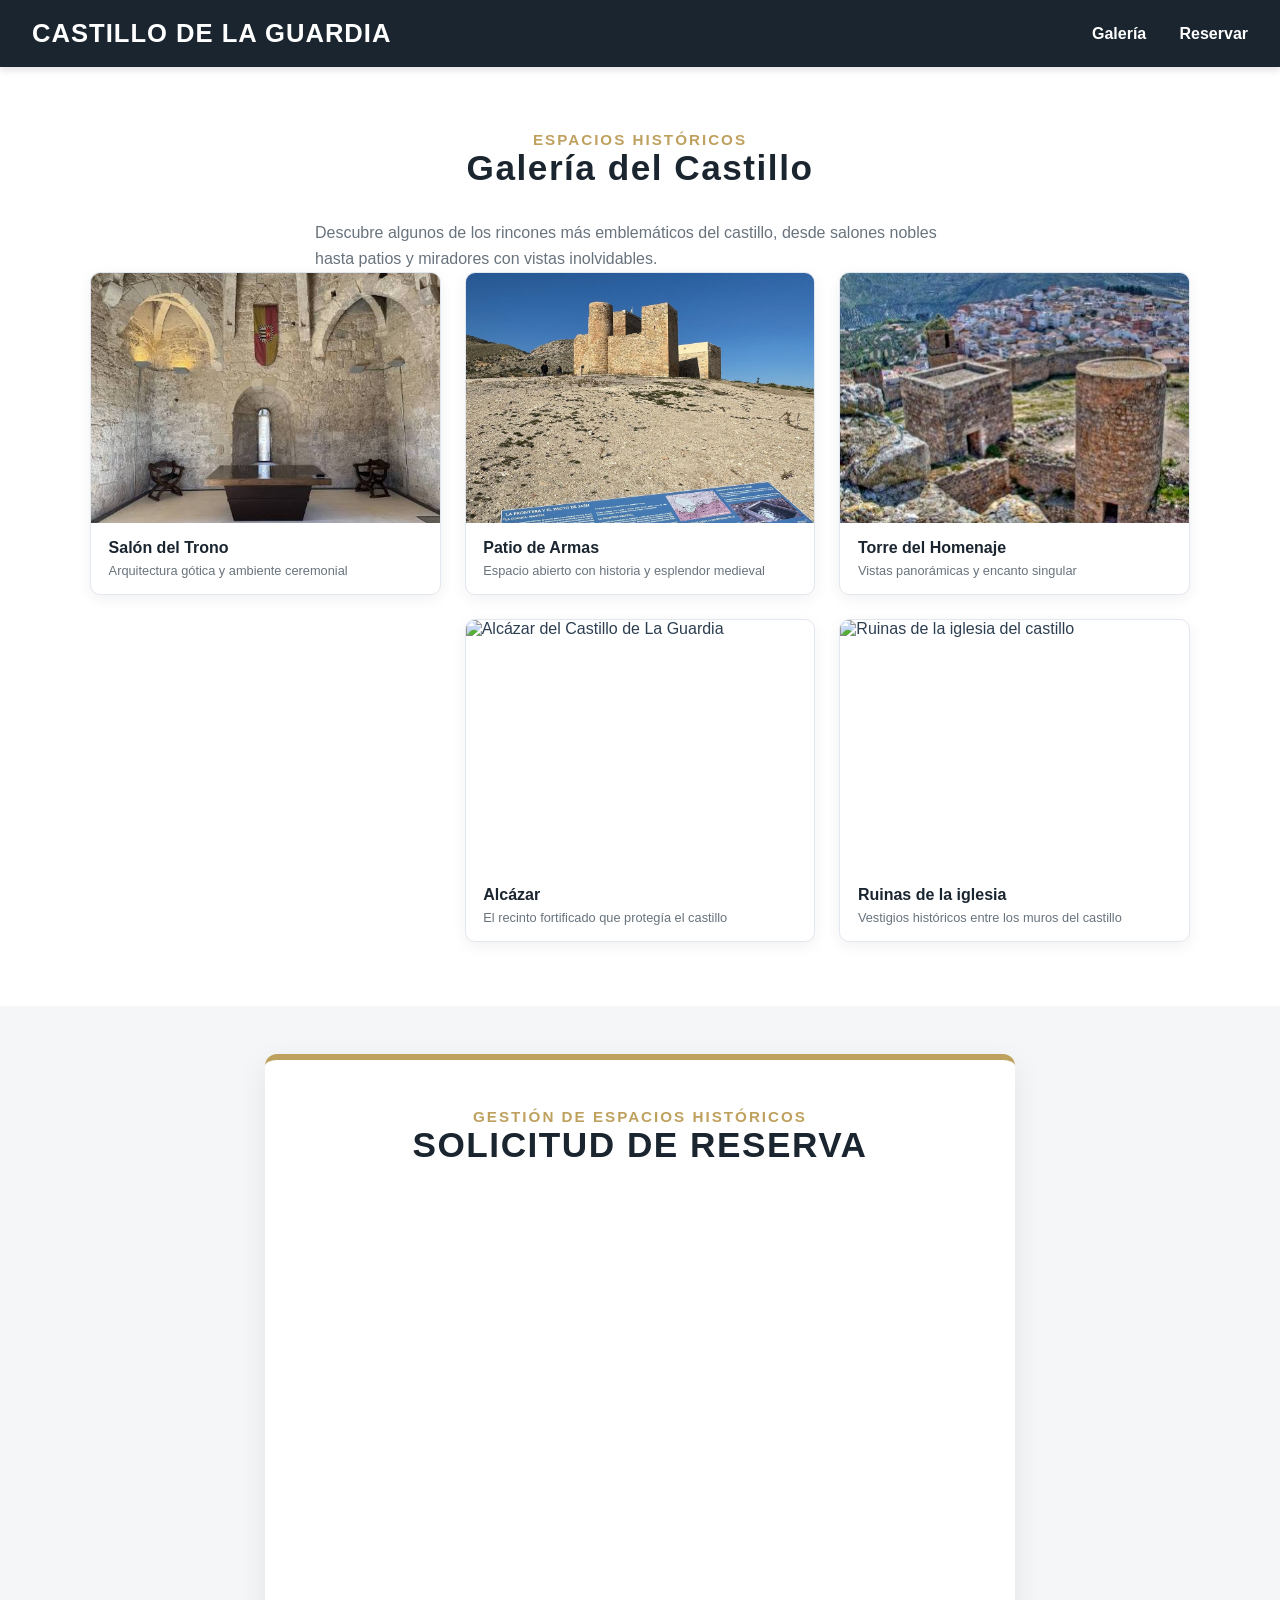
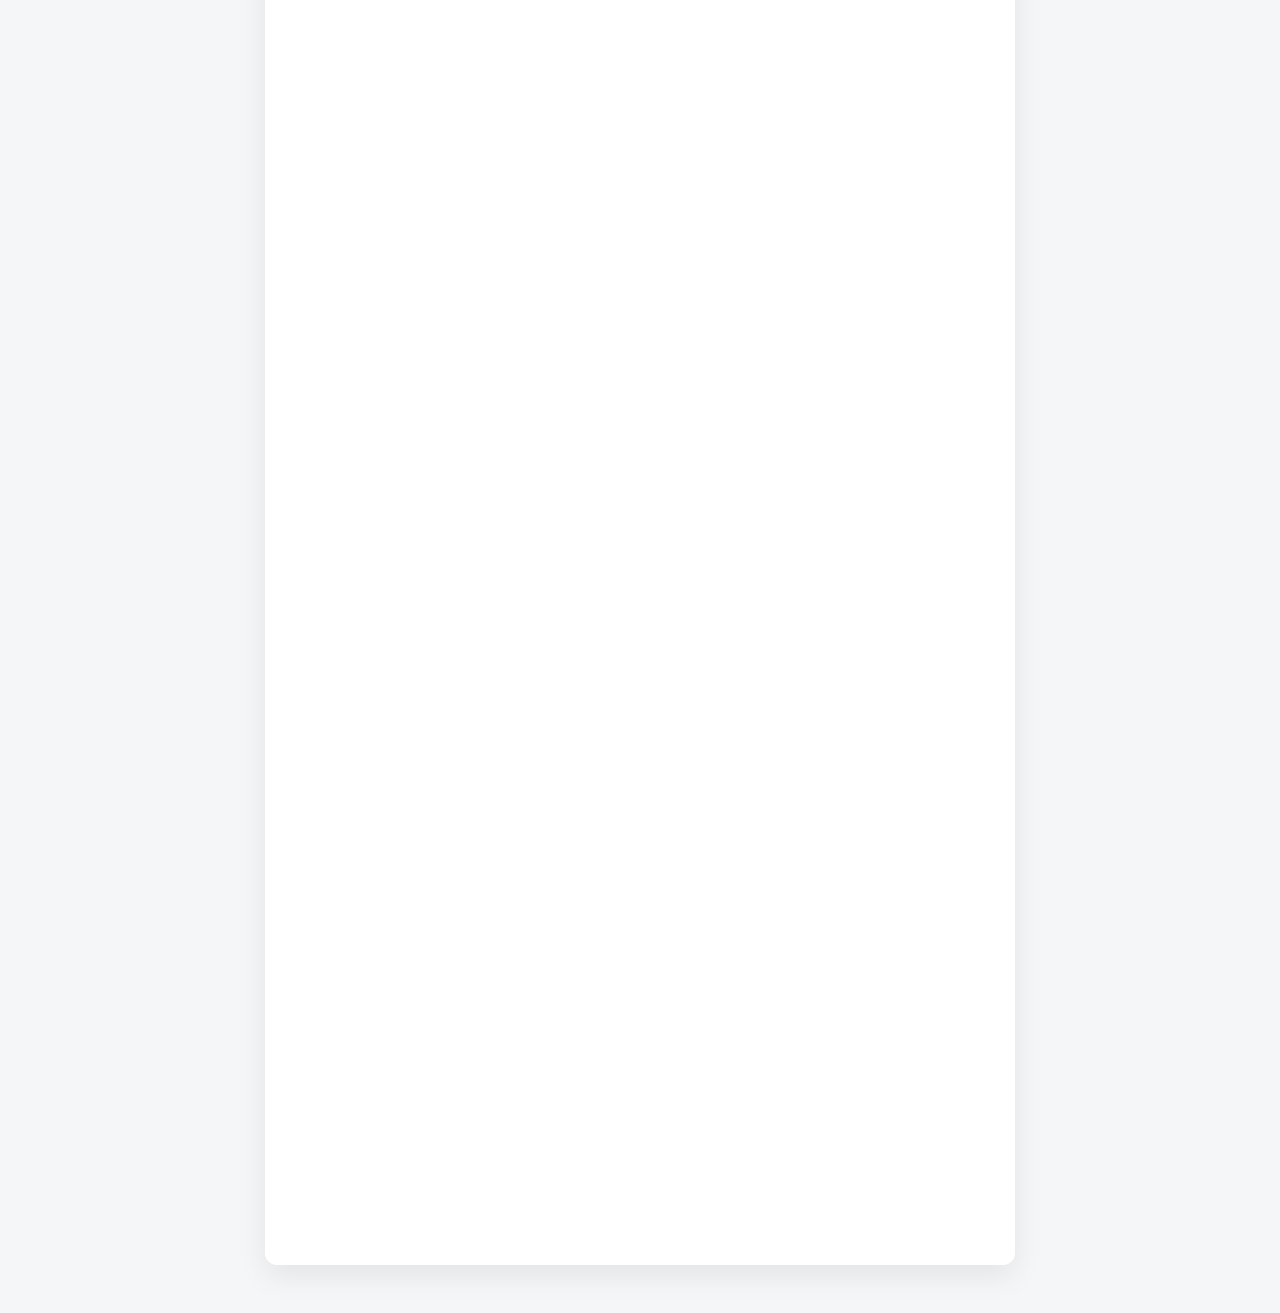
==== commit c6475076: "añadi dos fotos mas para la galeria" ====
--- a/index.html
+++ b/index.html
@@ -212,6 +212,22 @@
                         <small>Vistas panorámicas y encanto singular</small>
                     </figcaption>
                 </figure>
+
+                <figure class="foto-castillo">
+                    <img src="https://castillolaguardiadejaen.com/images/alcazar.webp" alt="Alcázar del Castillo de La Guardia" loading="lazy">
+                    <figcaption>
+                        Alcázar
+                        <small>El recinto fortificado que protegía el castillo</small>
+                    </figcaption>
+                </figure>
+
+                <figure class="foto-castillo">
+                    <img src="https://castillolaguardiadejaen.com/images/ruinasiglesia.webp" alt="Ruinas de la iglesia del castillo" loading="lazy">
+                    <figcaption>
+                        Ruinas de la iglesia
+                        <small>Vestigios históricos entre los muros del castillo</small>
+                    </figcaption>
+                </figure>
             </div>
         </div>
     </section>
@@ -223,15 +239,52 @@
                     <p class="subtitulo">Gestión de Espacios Históricos</p>
                     <h2>SOLICITUD DE RESERVA</h2>
                 </div>
-                <section class="reserva-contacto" aria-labelledby="informacion-visita">
-                    <h3 id="informacion-visita">Información de visita</h3>
-                    <p><strong>Teléfono:</strong> <a href="tel:953327100">953 327 100</a></p>
-                    <p><strong>Correo:</strong> <a href="mailto:reservaslaguardiadejaen@gmail.com">reservaslaguardiadejaen@gmail.com</a></p>
-                    <p class="visita-gratuita">Las visitas al castillo son gratuitas.</p>
-                </section>
                 <iframe
                     src="https://docs.google.com/forms/d/e/1FAIpQLScrTi0ko1Dv-txa19lgSqE2Q246qPQ-njrxVTjhGB3G7_3R0Q/viewform?embedded=true"
                     width="640" height="1612" frameborder="0" marginheight="0" marginwidth="0">Cargando…</iframe>
+
+                    <!-- 
+                    <form action="procesar.php" method="POST">
+                        <div class="grid-doble">
+                            <div class="campo">
+                                <label for="nombre_usuario">Nombre:</label>
+                                <input type="text" id="nombre_usuario" name="nombre_usuario" placeholder="Ej. Elena" required>
+                            </div>
+                            <div class="campo">
+                                <label for="apellidos_usuario">Apellidos:</label>
+                                <input type="text" id="apellidos_usuario" name="apellidos_usuario" placeholder="Ej. Ibáñez Pérez" required>
+                            </div>
+                        </div>
+
+                        <div class="grid-doble">
+                            <div class="campo">
+                                <label for="email_usuario">Correo Electrónico:</label>
+                                <input type="email" id="email_usuario" name="email_usuario" placeholder="ejemplo@correo.com" required>
+                            </div>
+                            <div class="campo">
+                                <label for="telefono_usuario">Teléfono:</label>
+                                <input type="tel" id="telefono_usuario" name="telefono_usuario" placeholder="600123456" required>
+                            </div>
+                        </div>
+
+                        <div class="grid-doble">
+                            <div class="campo">
+                                <label for="fecha">Fecha del Evento:</label>
+                                <input type="date" id="fecha" name="fecha" required>
+                            </div>
+                            <div class="campo">
+                                <label for="id_recurso">Tipo de Celebración:</label>
+                                <select id="id_recurso" name="id_recurso" required>
+                                    <option value="1">Sesión Fotográfica</option>
+                                    <option value="2">Boda / Matrimonio</option>
+                                    <option value="3">Evento Corporativo</option>
+                                </select>
+                            </div>
+                        </div>
+
+                        <button type="submit" class="boton-principal">Confirmar Reserva →</button>
+                    </form> -->
+                </div>
             </div>
         </section>
     </main>
--- a/styles.css
+++ b/styles.css
@@ -509,33 +509,12 @@
             gap: 1.5rem;
         }
 
-        .reserva-contacto {
-            margin: 0 0 2rem;
-            padding-top: 1.25rem;
-            border-top: 2px solid #e5d7a2;
-            text-align: center;
-        }
-
-        .reserva-contacto h3 {
-            margin: 0 0 1rem;
-            color: #1a252f;
-            font-size: 1.5rem;
-        }
-
-        .reserva-contacto p {
-            margin: 0.5rem 0;
-            line-height: 1.6;
-        }
-
-        .reserva-contacto a {
-            color: #66501b;
-            overflow-wrap: anywhere;
-        }
-
-        .reserva-contacto .visita-gratuita {
-            margin-top: 1rem;
-            color: #1a252f;
-            font-weight: 700;
+        .foto-castillo:nth-child(4) {
+            grid-column: 2;
+        }
+
+        .foto-castillo:nth-child(5) {
+            grid-column: 3;
         }
 
         .foto-castillo {
@@ -585,6 +564,11 @@
                 gap: 1rem;
             }
 
+            .foto-castillo:nth-child(4),
+            .foto-castillo:nth-child(5) {
+                grid-column: auto;
+            }
+
             .foto-castillo img {
                 height: 230px;
             }
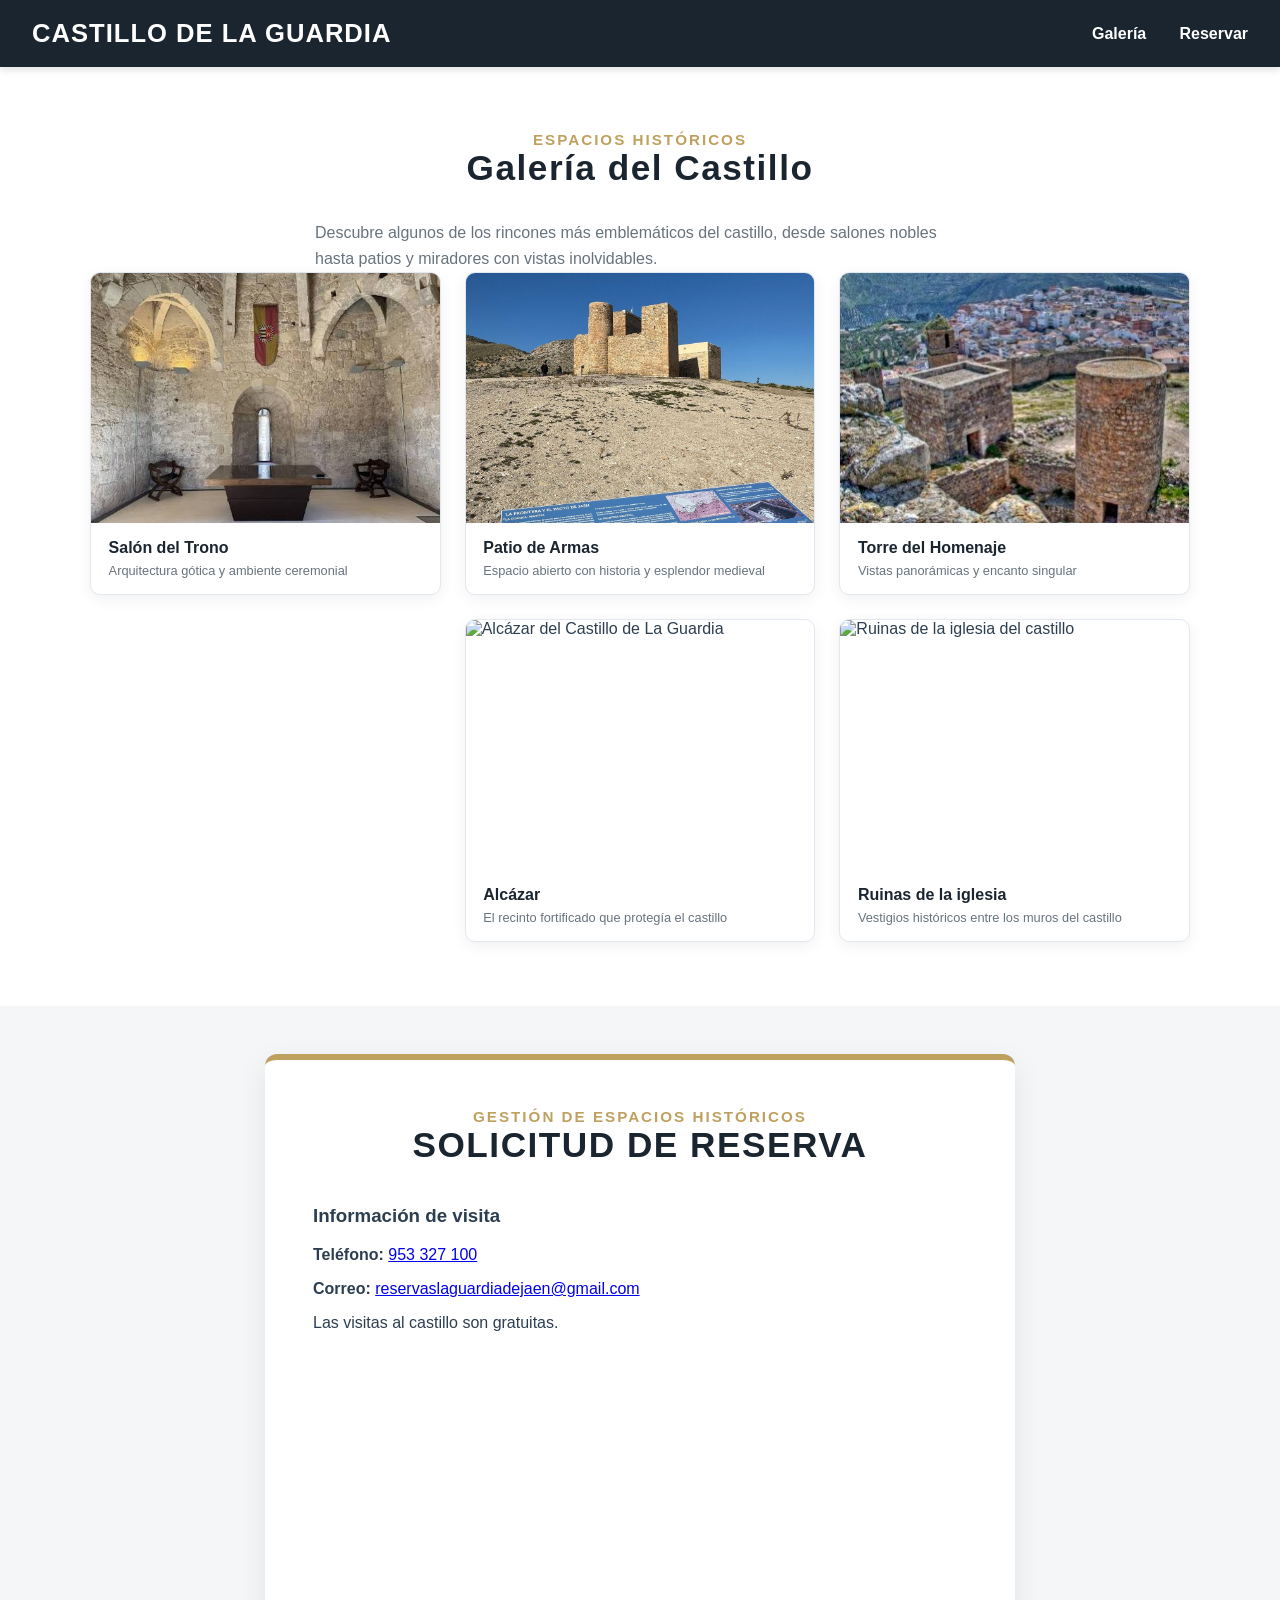
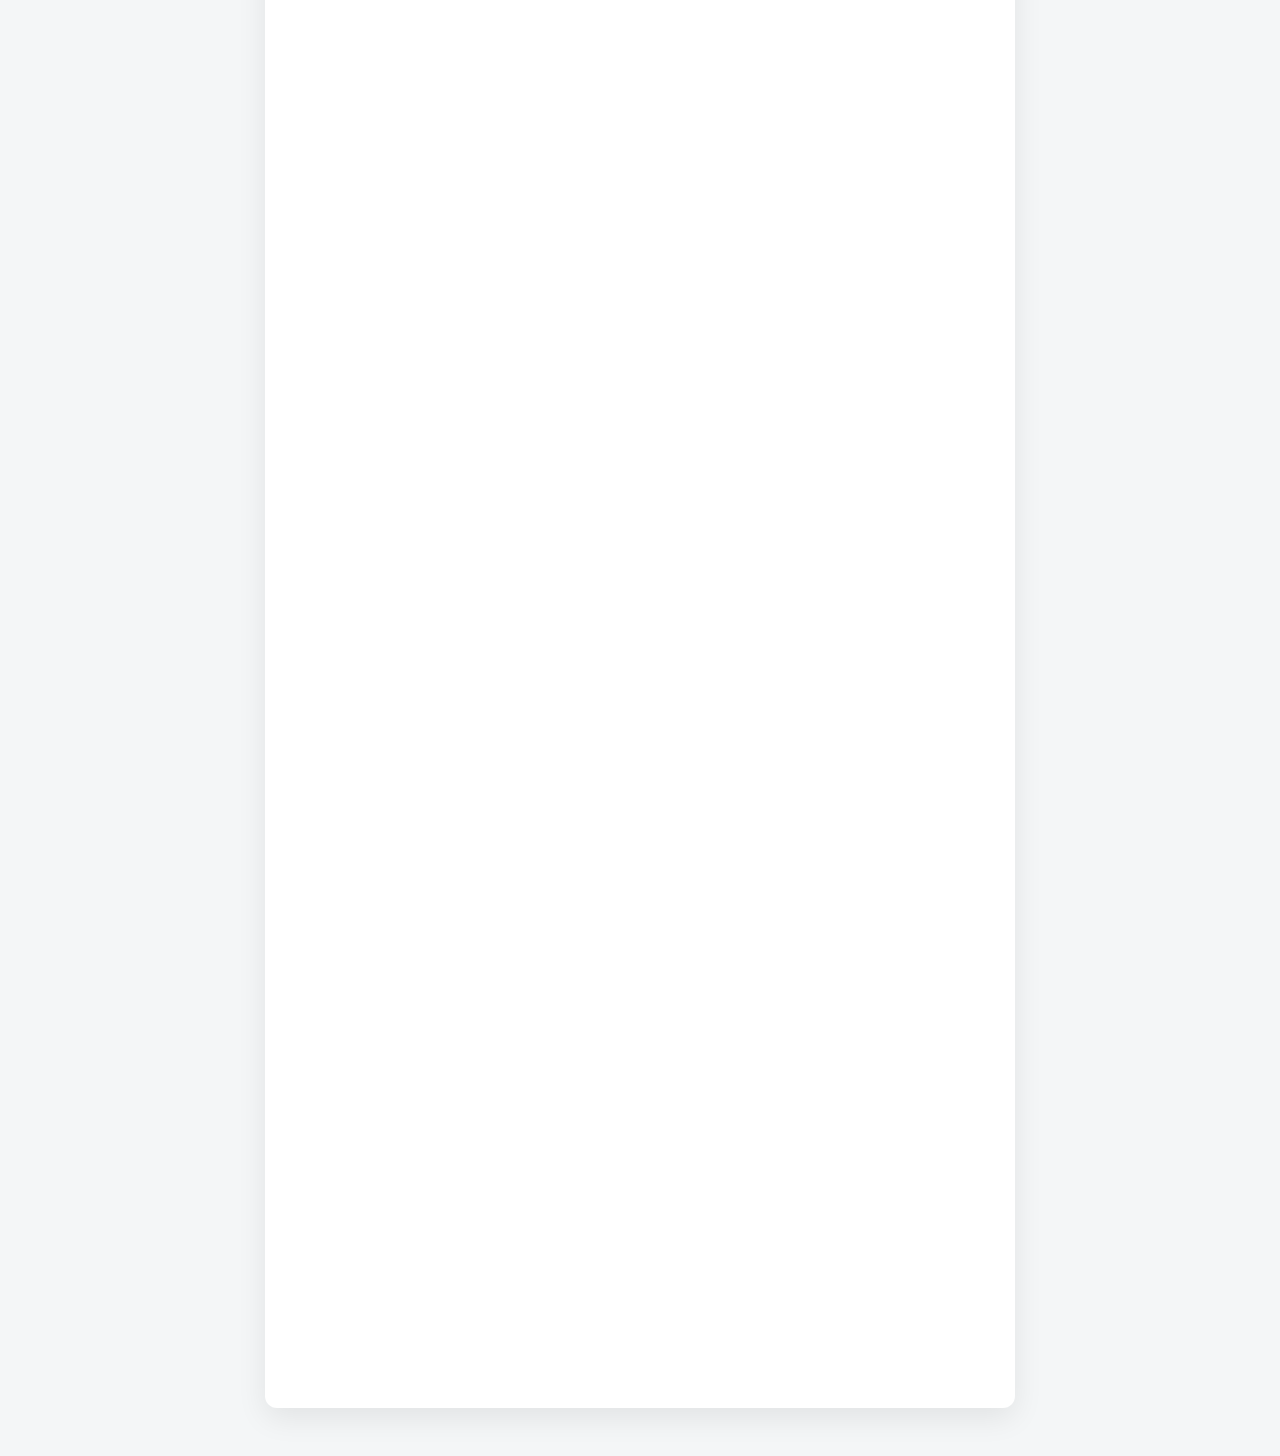
==== commit eb27a9b3: "Merge branch 'main' into grupo-nacho" ====
--- a/index.html
+++ b/index.html
@@ -239,52 +239,15 @@
                     <p class="subtitulo">Gestión de Espacios Históricos</p>
                     <h2>SOLICITUD DE RESERVA</h2>
                 </div>
+                <section class="reserva-contacto" aria-labelledby="informacion-visita">
+                    <h3 id="informacion-visita">Información de visita</h3>
+                    <p><strong>Teléfono:</strong> <a href="tel:953327100">953 327 100</a></p>
+                    <p><strong>Correo:</strong> <a href="mailto:reservaslaguardiadejaen@gmail.com">reservaslaguardiadejaen@gmail.com</a></p>
+                    <p class="visita-gratuita">Las visitas al castillo son gratuitas.</p>
+                </section>
                 <iframe
-                    src="https://docs.google.com/forms/d/e/1FAIpQLScrTi0ko1Dv-txa19lgSqE2Q246qPQ-njrxVTjhGB3G7_3R0Q/viewform?embedded=true"
+                    src="https://docs.google.com/forms/d/e/1FAIpQLSdiT8ZdpFjOXVcmJqVrSsTj-JxyKQ1-xWuO4GUCz0-8TSgvRw/viewform?embedded=true"
                     width="640" height="1612" frameborder="0" marginheight="0" marginwidth="0">Cargando…</iframe>
-
-                    <!-- 
-                    <form action="procesar.php" method="POST">
-                        <div class="grid-doble">
-                            <div class="campo">
-                                <label for="nombre_usuario">Nombre:</label>
-                                <input type="text" id="nombre_usuario" name="nombre_usuario" placeholder="Ej. Elena" required>
-                            </div>
-                            <div class="campo">
-                                <label for="apellidos_usuario">Apellidos:</label>
-                                <input type="text" id="apellidos_usuario" name="apellidos_usuario" placeholder="Ej. Ibáñez Pérez" required>
-                            </div>
-                        </div>
-
-                        <div class="grid-doble">
-                            <div class="campo">
-                                <label for="email_usuario">Correo Electrónico:</label>
-                                <input type="email" id="email_usuario" name="email_usuario" placeholder="ejemplo@correo.com" required>
-                            </div>
-                            <div class="campo">
-                                <label for="telefono_usuario">Teléfono:</label>
-                                <input type="tel" id="telefono_usuario" name="telefono_usuario" placeholder="600123456" required>
-                            </div>
-                        </div>
-
-                        <div class="grid-doble">
-                            <div class="campo">
-                                <label for="fecha">Fecha del Evento:</label>
-                                <input type="date" id="fecha" name="fecha" required>
-                            </div>
-                            <div class="campo">
-                                <label for="id_recurso">Tipo de Celebración:</label>
-                                <select id="id_recurso" name="id_recurso" required>
-                                    <option value="1">Sesión Fotográfica</option>
-                                    <option value="2">Boda / Matrimonio</option>
-                                    <option value="3">Evento Corporativo</option>
-                                </select>
-                            </div>
-                        </div>
-
-                        <button type="submit" class="boton-principal">Confirmar Reserva →</button>
-                    </form> -->
-                </div>
             </div>
         </section>
     </main>
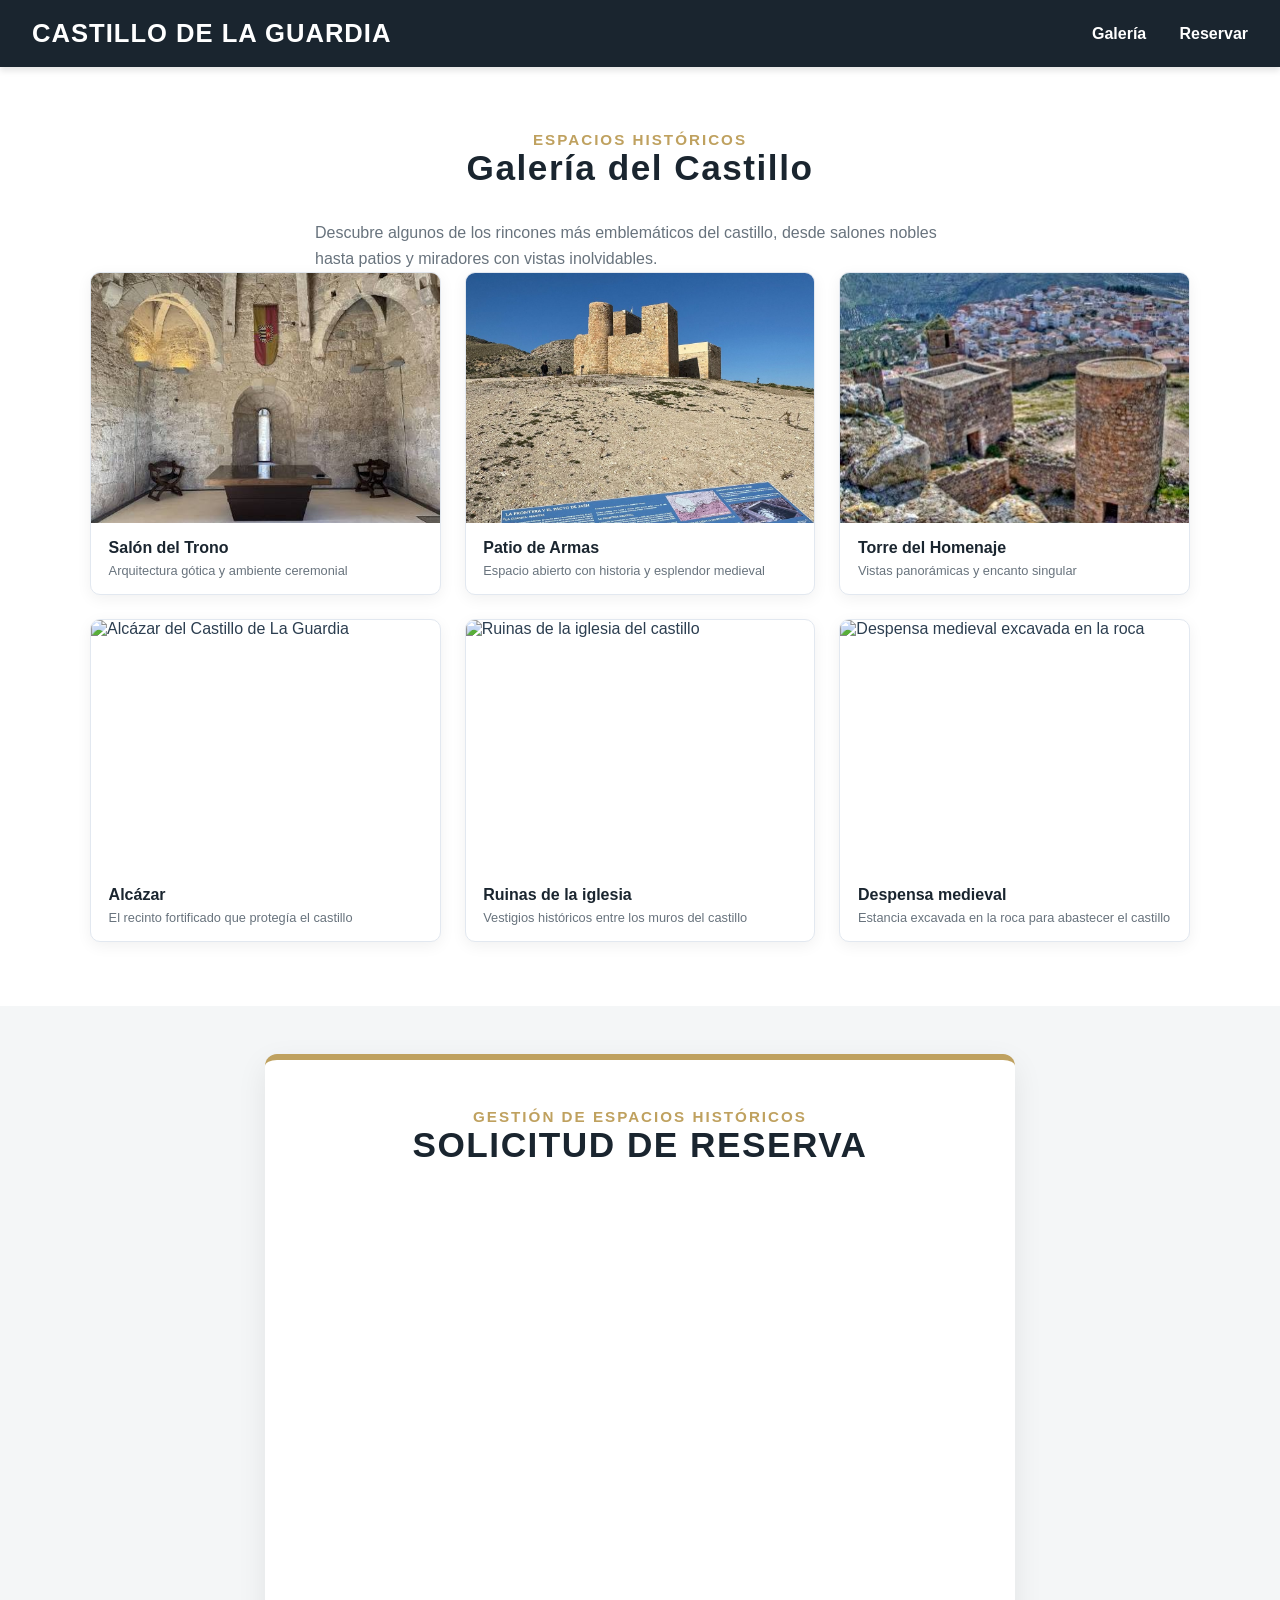
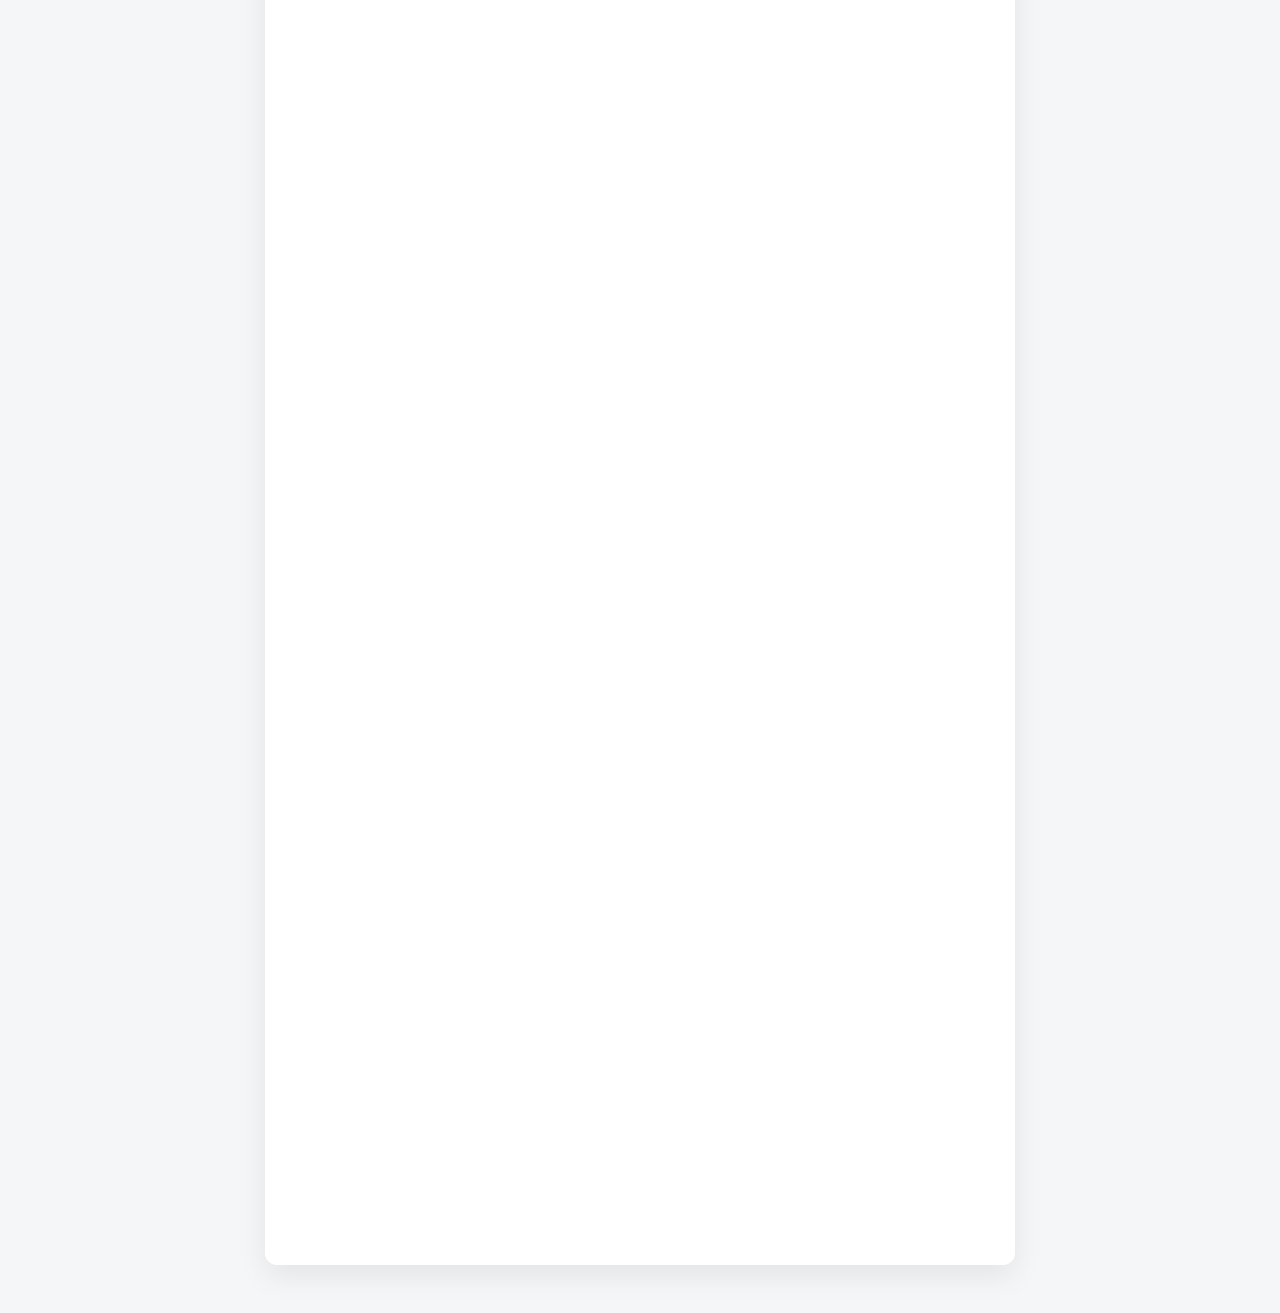
==== commit 176ed3d7: "una imagen mas" ====
--- a/index.html
+++ b/index.html
@@ -228,6 +228,14 @@
                         <small>Vestigios históricos entre los muros del castillo</small>
                     </figcaption>
                 </figure>
+
+                <figure class="foto-castillo">
+                    <img src="https://castillolaguardiadejaen.com/images/despensa.webp" alt="Despensa medieval excavada en la roca" loading="lazy">
+                    <figcaption>
+                        Despensa medieval
+                        <small>Estancia excavada en la roca para abastecer el castillo</small>
+                    </figcaption>
+                </figure>
             </div>
         </div>
     </section>
@@ -239,15 +247,52 @@
                     <p class="subtitulo">Gestión de Espacios Históricos</p>
                     <h2>SOLICITUD DE RESERVA</h2>
                 </div>
-                <section class="reserva-contacto" aria-labelledby="informacion-visita">
-                    <h3 id="informacion-visita">Información de visita</h3>
-                    <p><strong>Teléfono:</strong> <a href="tel:953327100">953 327 100</a></p>
-                    <p><strong>Correo:</strong> <a href="mailto:reservaslaguardiadejaen@gmail.com">reservaslaguardiadejaen@gmail.com</a></p>
-                    <p class="visita-gratuita">Las visitas al castillo son gratuitas.</p>
-                </section>
                 <iframe
-                    src="https://docs.google.com/forms/d/e/1FAIpQLSdiT8ZdpFjOXVcmJqVrSsTj-JxyKQ1-xWuO4GUCz0-8TSgvRw/viewform?embedded=true"
+                    src="https://docs.google.com/forms/d/e/1FAIpQLScrTi0ko1Dv-txa19lgSqE2Q246qPQ-njrxVTjhGB3G7_3R0Q/viewform?embedded=true"
                     width="640" height="1612" frameborder="0" marginheight="0" marginwidth="0">Cargando…</iframe>
+
+                    <!-- 
+                    <form action="procesar.php" method="POST">
+                        <div class="grid-doble">
+                            <div class="campo">
+                                <label for="nombre_usuario">Nombre:</label>
+                                <input type="text" id="nombre_usuario" name="nombre_usuario" placeholder="Ej. Elena" required>
+                            </div>
+                            <div class="campo">
+                                <label for="apellidos_usuario">Apellidos:</label>
+                                <input type="text" id="apellidos_usuario" name="apellidos_usuario" placeholder="Ej. Ibáñez Pérez" required>
+                            </div>
+                        </div>
+
+                        <div class="grid-doble">
+                            <div class="campo">
+                                <label for="email_usuario">Correo Electrónico:</label>
+                                <input type="email" id="email_usuario" name="email_usuario" placeholder="ejemplo@correo.com" required>
+                            </div>
+                            <div class="campo">
+                                <label for="telefono_usuario">Teléfono:</label>
+                                <input type="tel" id="telefono_usuario" name="telefono_usuario" placeholder="600123456" required>
+                            </div>
+                        </div>
+
+                        <div class="grid-doble">
+                            <div class="campo">
+                                <label for="fecha">Fecha del Evento:</label>
+                                <input type="date" id="fecha" name="fecha" required>
+                            </div>
+                            <div class="campo">
+                                <label for="id_recurso">Tipo de Celebración:</label>
+                                <select id="id_recurso" name="id_recurso" required>
+                                    <option value="1">Sesión Fotográfica</option>
+                                    <option value="2">Boda / Matrimonio</option>
+                                    <option value="3">Evento Corporativo</option>
+                                </select>
+                            </div>
+                        </div>
+
+                        <button type="submit" class="boton-principal">Confirmar Reserva →</button>
+                    </form> -->
+                </div>
             </div>
         </section>
     </main>
--- a/styles.css
+++ b/styles.css
@@ -510,10 +510,14 @@
         }
 
         .foto-castillo:nth-child(4) {
+            grid-column: 1;
+        }
+
+        .foto-castillo:nth-child(5) {
             grid-column: 2;
         }
 
-        .foto-castillo:nth-child(5) {
+        .foto-castillo:nth-child(6) {
             grid-column: 3;
         }
 
@@ -565,7 +569,8 @@
             }
 
             .foto-castillo:nth-child(4),
-            .foto-castillo:nth-child(5) {
+            .foto-castillo:nth-child(5),
+            .foto-castillo:nth-child(6) {
                 grid-column: auto;
             }
 
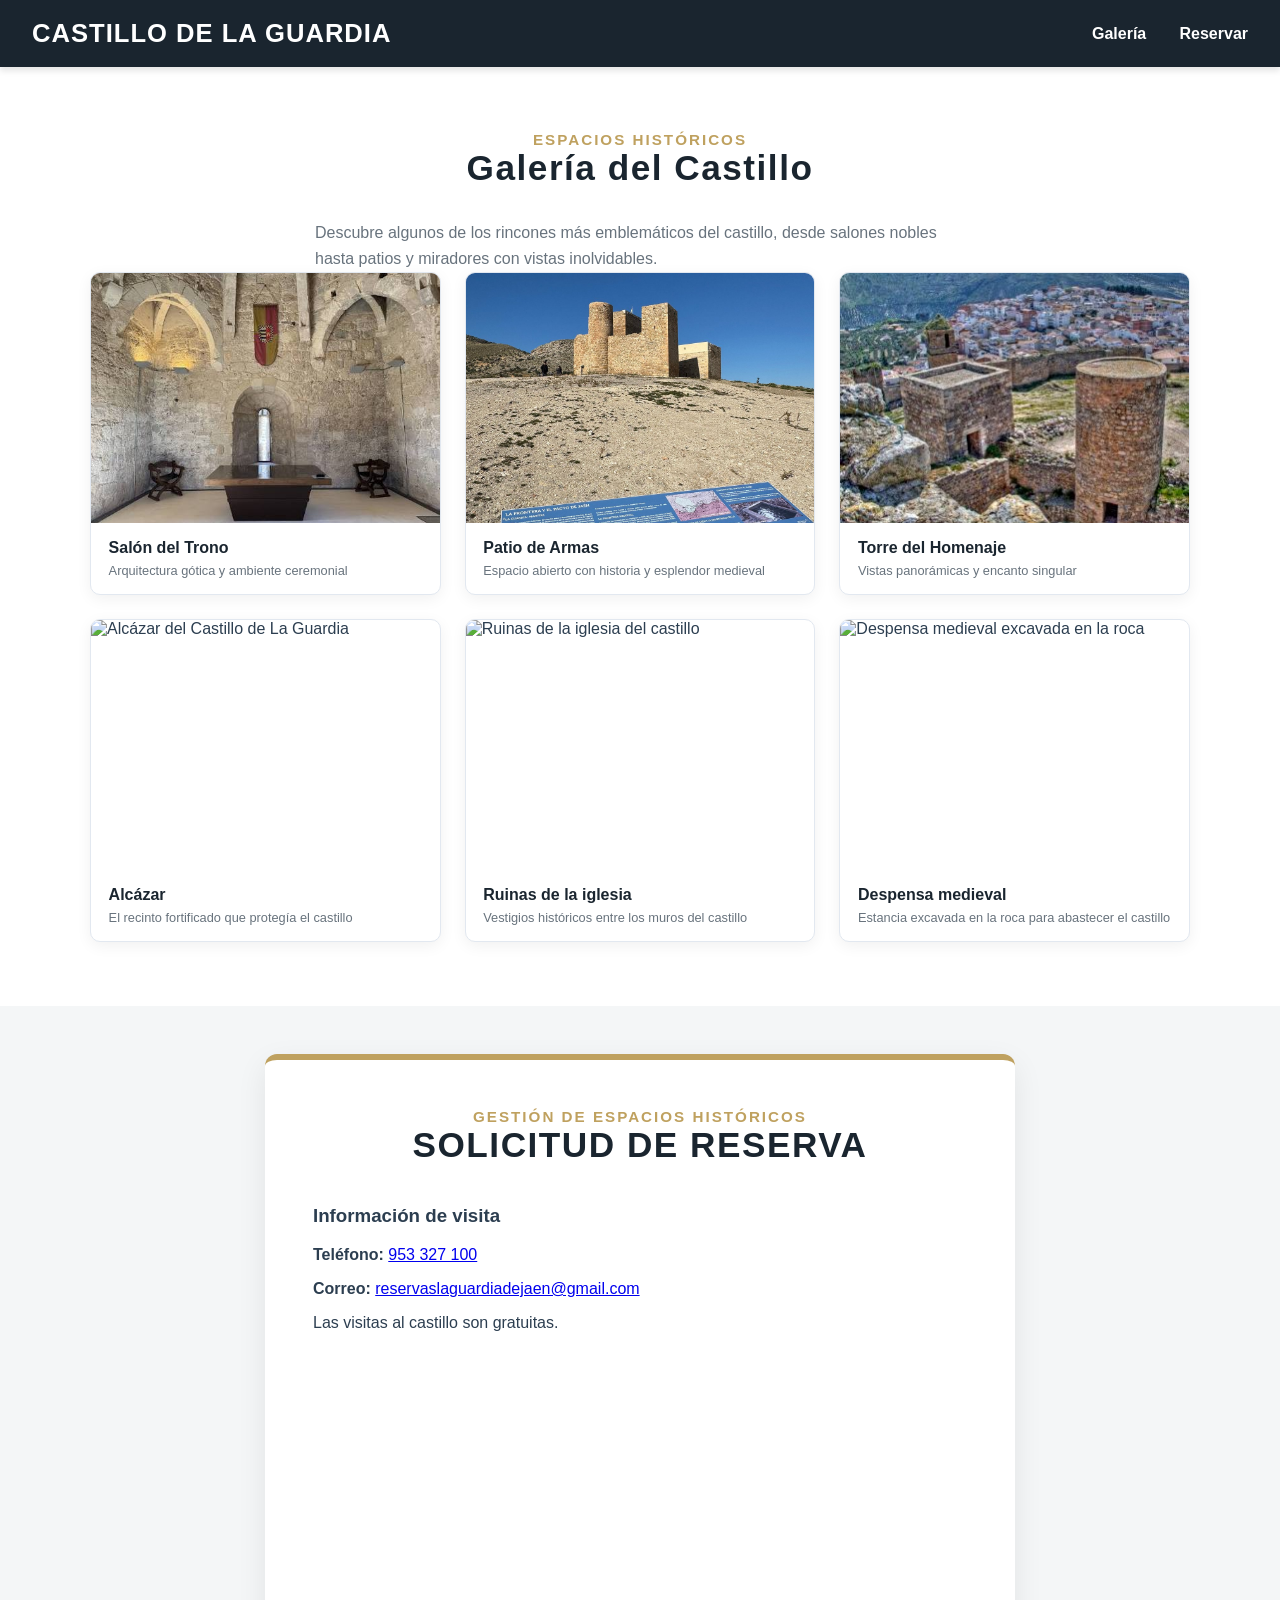
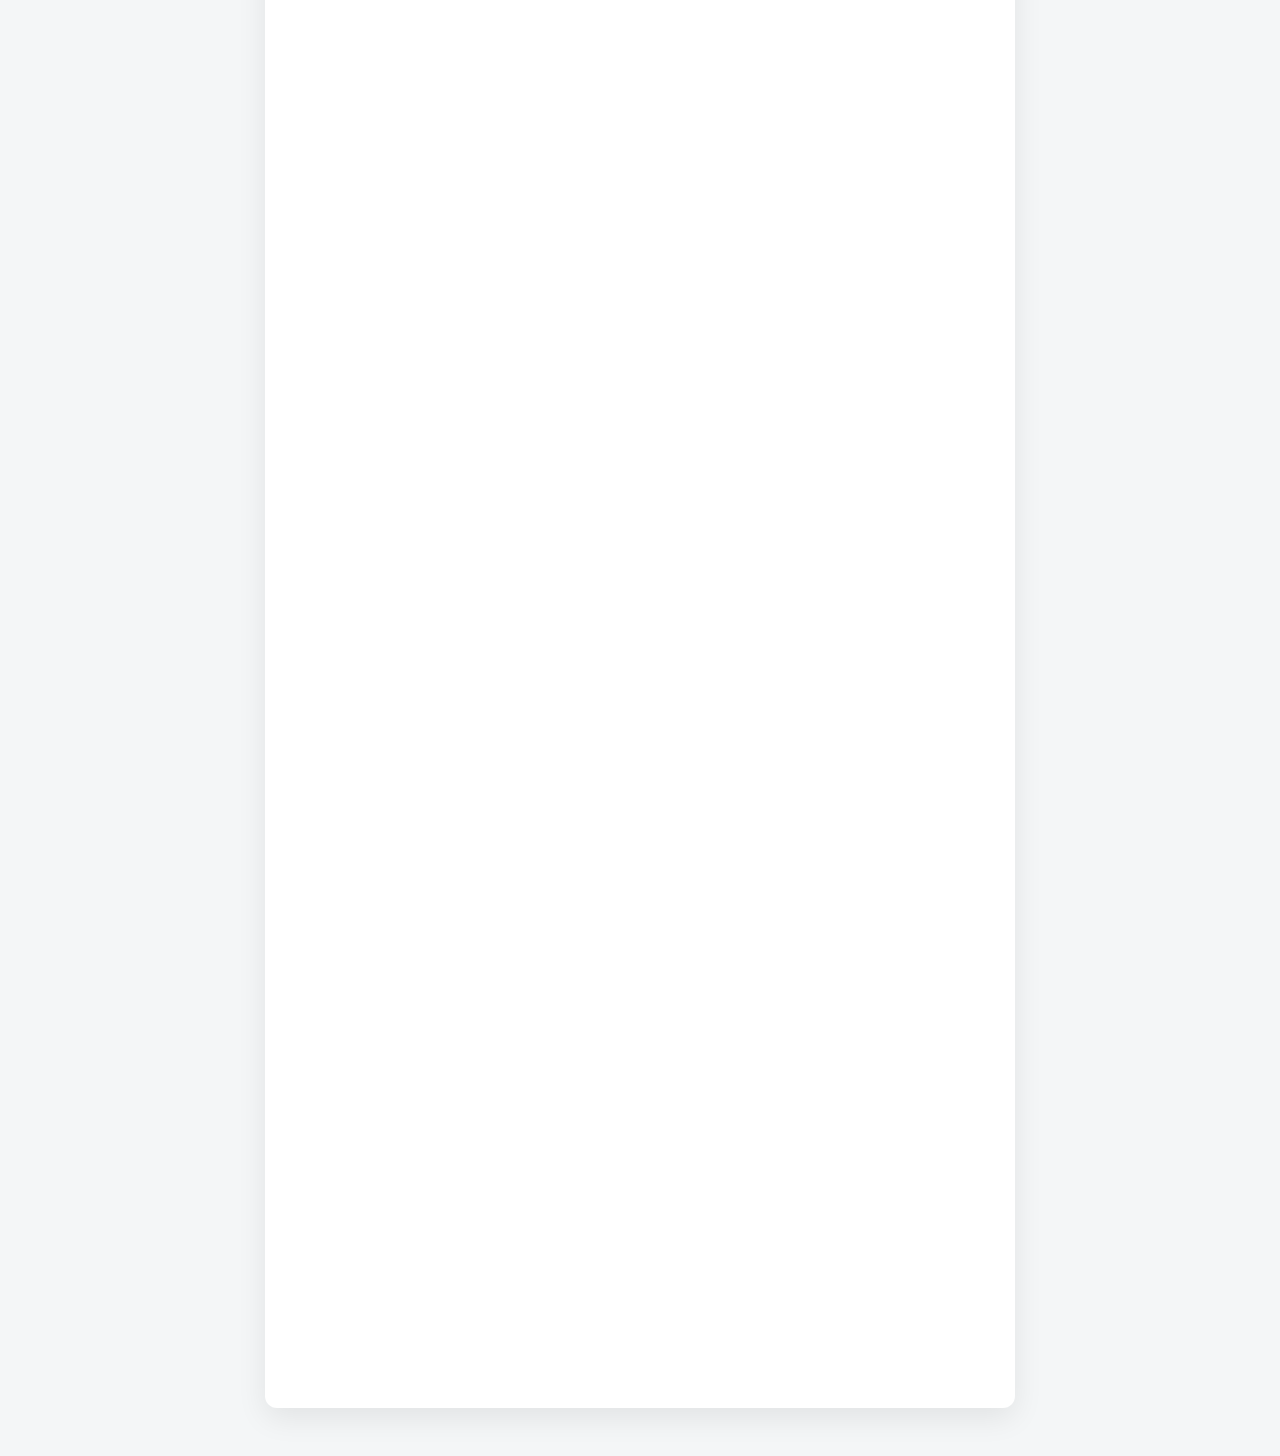
==== commit 5311136a: "Merge branch 'grupo-nacho' of https://github.com/elenaibanez10112-stack/reservas into grupo-nacho" ====
--- a/index.html
+++ b/index.html
@@ -247,52 +247,15 @@
                     <p class="subtitulo">Gestión de Espacios Históricos</p>
                     <h2>SOLICITUD DE RESERVA</h2>
                 </div>
+                <section class="reserva-contacto" aria-labelledby="informacion-visita">
+                    <h3 id="informacion-visita">Información de visita</h3>
+                    <p><strong>Teléfono:</strong> <a href="tel:953327100">953 327 100</a></p>
+                    <p><strong>Correo:</strong> <a href="mailto:reservaslaguardiadejaen@gmail.com">reservaslaguardiadejaen@gmail.com</a></p>
+                    <p class="visita-gratuita">Las visitas al castillo son gratuitas.</p>
+                </section>
                 <iframe
-                    src="https://docs.google.com/forms/d/e/1FAIpQLScrTi0ko1Dv-txa19lgSqE2Q246qPQ-njrxVTjhGB3G7_3R0Q/viewform?embedded=true"
+                    src="https://docs.google.com/forms/d/e/1FAIpQLSdiT8ZdpFjOXVcmJqVrSsTj-JxyKQ1-xWuO4GUCz0-8TSgvRw/viewform?embedded=true"
                     width="640" height="1612" frameborder="0" marginheight="0" marginwidth="0">Cargando…</iframe>
-
-                    <!-- 
-                    <form action="procesar.php" method="POST">
-                        <div class="grid-doble">
-                            <div class="campo">
-                                <label for="nombre_usuario">Nombre:</label>
-                                <input type="text" id="nombre_usuario" name="nombre_usuario" placeholder="Ej. Elena" required>
-                            </div>
-                            <div class="campo">
-                                <label for="apellidos_usuario">Apellidos:</label>
-                                <input type="text" id="apellidos_usuario" name="apellidos_usuario" placeholder="Ej. Ibáñez Pérez" required>
-                            </div>
-                        </div>
-
-                        <div class="grid-doble">
-                            <div class="campo">
-                                <label for="email_usuario">Correo Electrónico:</label>
-                                <input type="email" id="email_usuario" name="email_usuario" placeholder="ejemplo@correo.com" required>
-                            </div>
-                            <div class="campo">
-                                <label for="telefono_usuario">Teléfono:</label>
-                                <input type="tel" id="telefono_usuario" name="telefono_usuario" placeholder="600123456" required>
-                            </div>
-                        </div>
-
-                        <div class="grid-doble">
-                            <div class="campo">
-                                <label for="fecha">Fecha del Evento:</label>
-                                <input type="date" id="fecha" name="fecha" required>
-                            </div>
-                            <div class="campo">
-                                <label for="id_recurso">Tipo de Celebración:</label>
-                                <select id="id_recurso" name="id_recurso" required>
-                                    <option value="1">Sesión Fotográfica</option>
-                                    <option value="2">Boda / Matrimonio</option>
-                                    <option value="3">Evento Corporativo</option>
-                                </select>
-                            </div>
-                        </div>
-
-                        <button type="submit" class="boton-principal">Confirmar Reserva →</button>
-                    </form> -->
-                </div>
             </div>
         </section>
     </main>
